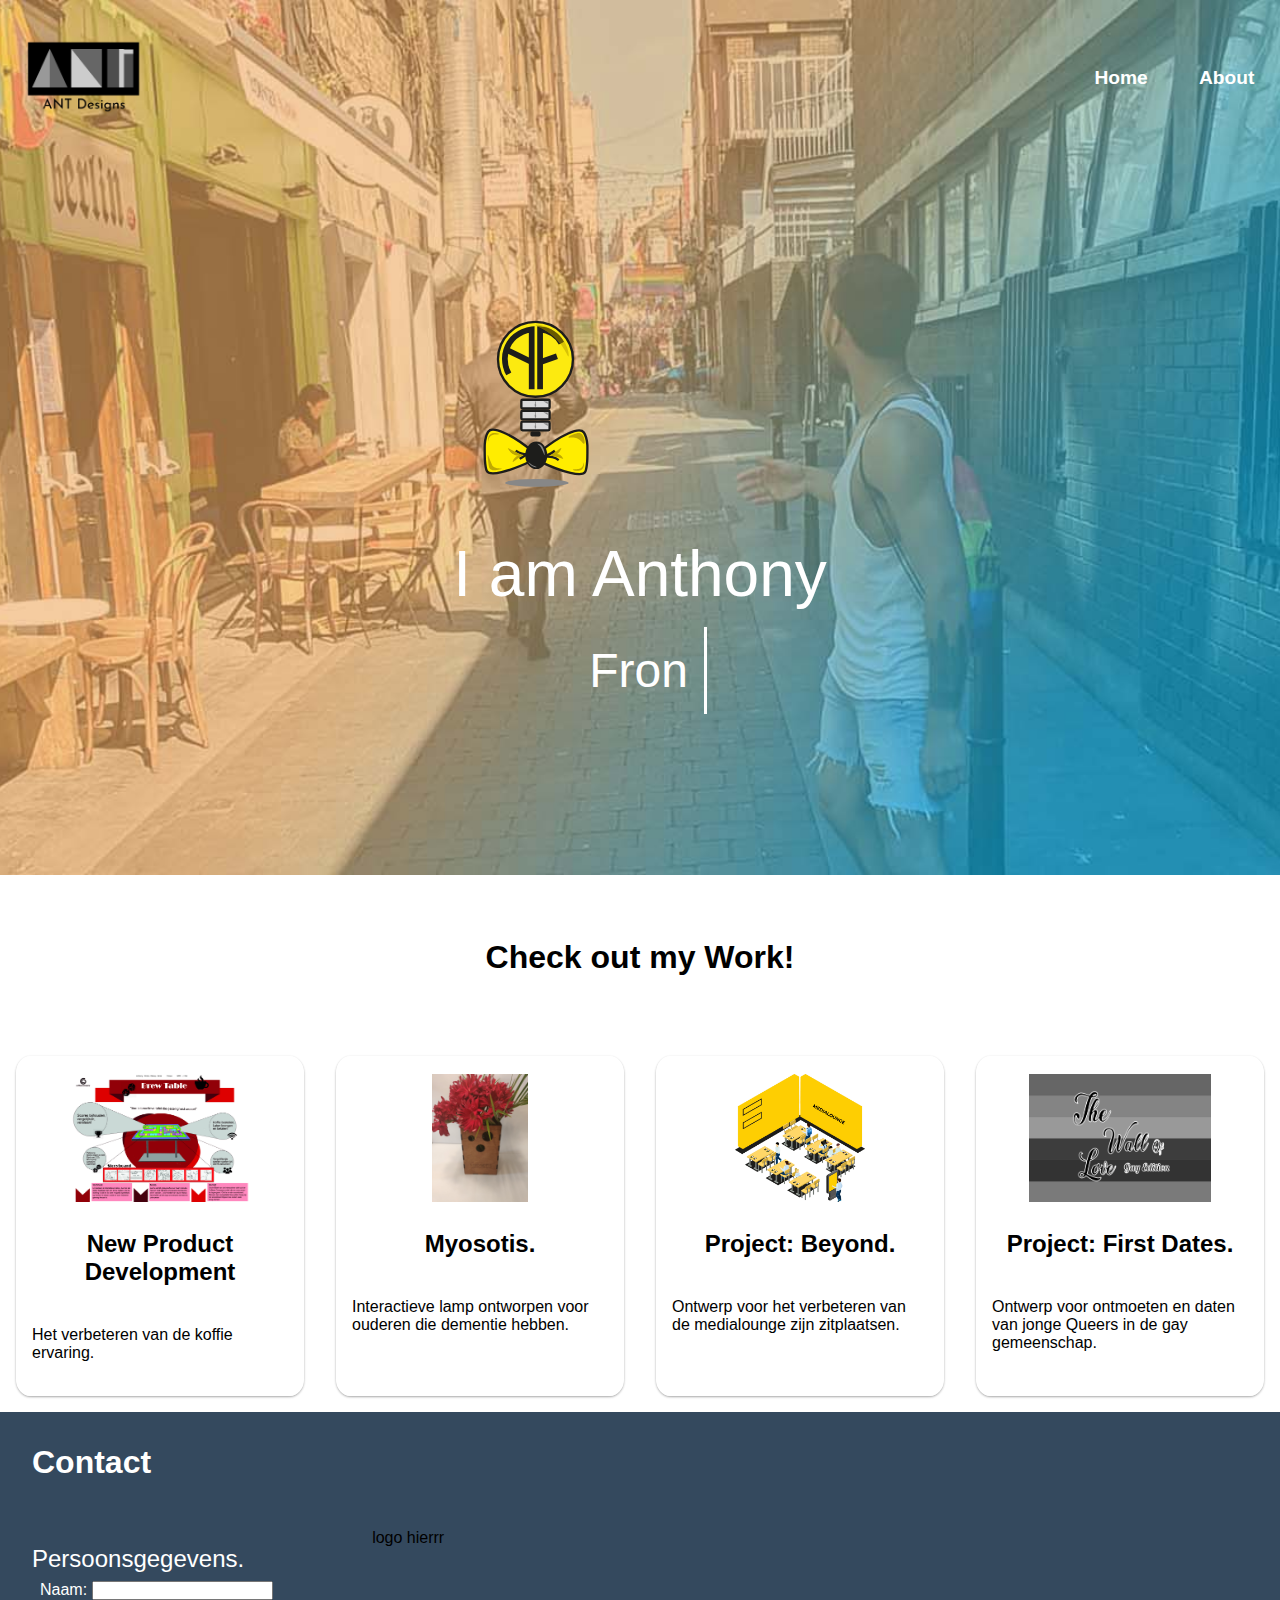
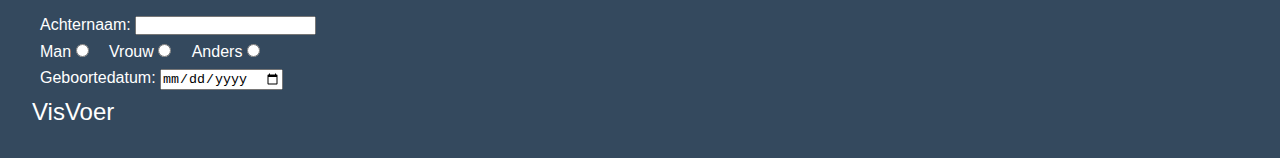
==== index.html @ 38aa854d "Initial commit" ====
<!DOCTYPE html>
<html lang="en">

<head>
    <meta charset="UTF-8">
    <meta name="viewport" content="width=device-width, initial-scale=1.0">
    <title>Portofolio</title>
    <link rel="stylesheet" href="CSS/huisstijl.css" />
</head>

<body id="main">
  <div class="bgimg">
    <header>
        <nav >
           <a href="index.html"><img src="images/logov2.png" alt=""></a>
            <ul >
                <li><a  href="index.html">Home</a></li>
                <li><a  href="#home">About</a></li>
            </ul>
        </nav>
    </header>
    <main>
        <article class="fotomeandtext">
          <div class="iam">

            <?xml version="1.0" encoding="utf-8"?>
<!-- Generator: Adobe Illustrator 24.0.1, SVG Export Plug-In . SVG Version: 6.00 Build 0)  -->
<svg version="1.1" id="Layer_1" xmlns="http://www.w3.org/2000/svg" xmlns:xlink="http://www.w3.org/1999/xlink" x="0px" y="0px"
	 viewBox="0 0 550.11 770.16" style="enable-background:new 0 0 550.11 770.16;" xml:space="preserve">
<path class="st0" d="M282.79,522.23c84.96-70.57,157.11-99.92,172.75-77.44c4.04,5.8,11.58,25.5,13.36,47.5
	c0.48,5.93,0.41,14.46,0.28,31.52c-0.12,15.67-0.19,23.51-0.88,31.95c-1.25,15.14-4.4,33.63-6.96,39.3
	c-10.15,22.45-83.85,4.77-176.22-39.3"/>
<path class="st0" d="M260.08,519.27c-84.96-70.57-157.11-99.92-172.75-77.44c-4.04,5.8-11.58,25.5-13.36,47.5
	c-0.48,5.93-0.41,14.46-0.28,31.52c0.12,15.67,0.19,23.51,0.88,31.95c1.25,15.14,4.4,33.63,6.96,39.3
	c10.15,22.45,83.85,4.77,176.22-39.3"/>
<circle class="st1" cx="269.17" cy="162.92" r="144.33"/>
<path class="st2" d="M318.57,352.2h-98.79c-2.77,0-5.02-2.25-5.02-5.02v-23.4c0-2.77,2.25-5.02,5.02-5.02h98.79
	c2.77,0,5.02,2.25,5.02,5.02v23.4C323.59,349.96,321.34,352.2,318.57,352.2z"/>
<path class="st2" d="M318.57,394.49h-98.79c-2.77,0-5.02-2.25-5.02-5.02v-23.4c0-2.77,2.25-5.02,5.02-5.02h98.79
	c2.77,0,5.02,2.25,5.02,5.02v23.4C323.59,392.25,321.34,394.49,318.57,394.49z"/>
<path class="st2" d="M318.57,436.31h-98.79c-2.77,0-5.02-2.25-5.02-5.02v-23.4c0-2.77,2.25-5.02,5.02-5.02h98.79
	c2.77,0,5.02,2.25,5.02,5.02v23.4C323.59,434.06,321.34,436.31,318.57,436.31z"/>
<path class="st3" d="M282.28,455.33h-26.22c-1.17,0-2.12-0.95-2.12-2.12v-6.42c0-1.17,0.95-2.12,2.12-2.12h26.22
	c1.17,0,2.12,0.95,2.12,2.12v6.42C284.4,454.38,283.45,455.33,282.28,455.33z"/>
<path class="st4" d="M312.7,532.52c4.76-1.63,10.41-3.97,16.44-7.38c5.9-3.33,10.73-6.87,14.54-10.04"/>
<path class="st4" d="M358.56,551.15c-4.72-3.51-12.71-8.54-23.72-11.44c-8.98-2.37-16.78-2.49-22.14-2.15"/>
<path class="st4" d="M239.2,528.7c-4.51,2.08-9.95,4.77-16,8.18c-5.91,3.33-10.93,6.51-14.99,9.24"/>
<path class="st4" d="M193.34,514.57c4.72,3.51,12.71,8.54,23.72,11.44c8.98,2.37,16.78,2.49,22.14,2.15"/>
<path class="st5" d="M286.97,277.96v-122.6V47.87c9.03,0.65,28.17,3.25,47.95,16.13c19.43,12.65,29.49,28.72,33.8,36.67"/>
<line class="st4" x1="152.99" y1="116.22" x2="152.99" y2="116.22"/>
<g>
	<path class="st5" d="M254.65,277.96V47.87c-6.59,0.71-57.1,7.05-85.92,52.58c-22.43,35.42-23.22,81.14-2.35,118.98"/>
	<line class="st5" x1="162.08" y1="128.75" x2="253.38" y2="172.9"/>
</g>
<path class="st5" d="M351.91,151.19c-3.63,1.28-7.29,2.57-10.97,3.87c-17.88,6.29-35.2,12.32-51.91,18.07"/>
<ellipse class="st3" cx="272.24" cy="532.59" rx="37.89" ry="48.54"/>
<path class="st6" d="M396.11,463.51c-0.86-3.43,15.54-9.91,19.71-11.56c11.02-4.35,18.7-7.26,26.33-3.96
	c4.74,2.05,7.52,5.65,9.26,7.91c4.96,6.43,5.87,13.14,6.47,17.98c0.75,6.06,1.61,13.05-1.08,14.38
	c-4.23,2.09-10.3-13.27-26.25-20.49C413.52,460.06,396.97,466.97,396.11,463.51z"/>
<path class="st7" d="M269.84,31.16c1.62-4.05,55.86,1.28,92.41,39.31c32.33,33.64,38.25,79.81,34.16,81.62
	c-3.87,1.71-14.88-36.98-53.96-73.82C304.98,42.96,268.47,34.56,269.84,31.16z"/>
<path class="st6" d="M85.75,531.06c-0.49,0.1-0.98,1.44,1.35,24c2.09,20.26,3.26,26.75,8.72,31.01c2.71,2.12,5.47,2.9,7.91,3.6
	c2.09,0.59,7.4,1.85,21.81-1.15c7.63-1.59,13.84-2.88,13.77-4.28c-0.12-2.61-21.78,2.52-33.79-9.31
	c-2.43-2.39-5.73-10.5-12.22-26.61C88.28,535.87,86.78,530.84,85.75,531.06z"/>
<polyline class="st8" points="299.33,408.73 316.55,409.04 316.67,419.37 "/>
<polyline class="st8" points="299.33,367.2 316.55,367.5 316.67,377.84 "/>
<polyline class="st8" points="299.33,324.77 316.55,325.08 316.67,335.41 "/>
<polyline class="st8" points="270.87,410.7 269.81,415.03 272.03,422.51 270.87,429.4 267.14,429.4 265.98,420.34 267.82,414.64
	266.53,409.58 270.87,408.73 "/>
<polyline class="st8" points="270.87,369.17 269.81,373.5 272.03,380.98 270.87,387.87 267.14,387.87 265.98,378.8 267.82,373.1
	266.53,368.05 270.87,367.2 "/>
<polyline class="st8" points="270.87,327.11 269.81,331.45 272.03,338.93 270.87,345.82 267.14,345.82 265.98,336.75 267.82,331.05
	266.53,325.99 270.87,325.14 "/>
<path class="st6" d="M327.85,530.86c5.52-3.04,13.95-8,23.67-15.11c9.81-7.17,15.34-12.44,16.78-11.24
	c1.5,1.25-2.28,8.77-6.47,14.02c-2.44,3.05-7.39,9.08-16.37,11.91C337.65,532.91,330.93,531.65,327.85,530.86z"/>
<path class="st6" d="M376.03,547.08c-6.04-2.36-15.56-5.72-27.89-8.57c-12.44-2.88-20.63-3.6-20.28-5.69
	c0.36-2.17,9.75-4.58,17.18-4.97c4.32-0.22,12.92-0.55,20.7,4.85C372.49,537.39,375.06,543.93,376.03,547.08z"/>
<path class="st6" d="M222.17,531.54c-5.52,3.04-13.95,8-23.67,15.11c-9.81,7.17-15.34,12.44-16.78,11.24
	c-1.5-1.25,2.28-8.77,6.47-14.02c2.44-3.05,7.39-9.08,16.37-11.91C212.37,529.49,219.09,530.75,222.17,531.54z"/>
<path class="st6" d="M165.98,508.25c6.26,3.54,16.08,8.76,28.58,14.04c12.61,5.32,20.75,7.66,20.71,9.67
	c-0.05,2.09-8.92,2.64-16.15,1.55c-4.2-0.63-12.6-2-21-8.91C170.82,518.6,167.38,511.58,165.98,508.25z"/>
<path class="st6" d="M162.79,504.55c6.4,3.73,16.43,9.26,29.19,14.9c12.87,5.69,21.17,8.23,21.15,10.28
	c-0.02,2.13-9.03,2.49-16.38,1.24c-4.28-0.73-12.82-2.3-21.43-9.52C167.83,515.18,164.25,507.97,162.79,504.55z"/>
<path class="st6" d="M679.55,144.81"/>
<path class="st9" d="M278.07,36.22c13.3,5.6,30.61,14.47,48.63,28.49c17.07,13.28,29.44,27.04,38,38.09
	c4.59-2.45,9.19-4.9,13.78-7.34c-3.09-5.64-7.44-12.42-13.48-19.42c-6.44-7.46-12.94-13.01-18.34-16.99
	c-8.16-6.07-15.83-10.11-21.84-12.81c-11.07-4.96-20.1-6.9-22.61-7.42c-4.89-1-9.11-1.49-12.31-1.75"/>
<ellipse class="st8" cx="274.65" cy="638.76" rx="122.43" ry="14.83"/>
<path class="st8" d="M276.4,488.54c2.48-0.21,6.76-0.13,11.32,2.55c7.09,4.15,10.31,11.87,12.24,16.51
	c4.8,11.53,5.27,24.05,4.21,24.45c-0.53,0.2-1.22-2.7-5.89-13.48c-3.48-8.01-5.01-10.83-6.03-12.58c-2.29-3.95-4.49-6.89-6.03-8.81"
	/>
<path class="st6" d="M413.01,588.13c-0.15,1.4,8.98,4.85,18.81,4.15c4.11-0.29,10.68-0.75,16.18-5.37
	c10.92-9.17,8.05-26.7,7.21-26.83c-0.73-0.12-0.26,13.12-9.37,20.36c-2.3,1.83-6.18,4.04-10.85,5.06c-2.93,0.64-3.82,0.29-9.84,0.74
	C417.89,586.79,413.12,587.15,413.01,588.13z"/>
<path class="st8" d="M242.29,558.07c-0.5,0.41,3.79,9.96,13.35,15.64c9.05,5.38,18.87,4.95,19.01,4.31
	c0.1-0.46-4.77-1.19-12.27-4.99c-2.21-1.12-6-3.19-10.25-6.34C245.43,561.72,242.64,557.78,242.29,558.07z"/>
<path class="st6" d="M129.72,450.82c0.15-1.4-8.98-4.85-18.81-4.15c-4.11,0.29-10.68,0.75-16.18,5.37
	c-10.92,9.17-8.05,26.7-7.21,26.83c0.73,0.12,0.26-13.12,9.37-20.36c2.3-1.83,6.18-4.04,10.85-5.06c2.93-0.64,3.82-0.29,9.84-0.74
	C124.84,452.16,129.61,451.81,129.72,450.82z"/>
</svg>



            <p>I am Anthony</p>
          </div>
            <div class="textme">
                <p id="word"><span></span></p>
            </div>
        </article>
      </div>




        <section>
            <h1>Check out my Work!</h1>
            <div class="container-items">
                <article class="content-items">
                    <a href="NPD.html">
                        <div class="imagecontainer"><img src="images/brewtable.jpg" alt=""></div>
                        <div class="text-box">
                            <h2>New Product Development</h2>
                            <p>Het verbeteren van de koffie ervaring.</p>
                        </div>
                    </a>
                </article>
                <article class="content-items">
                    <a href="myosotis.html">
                        <div class="imagecontainer"><img src="images/myosotis.jpg" alt=""></div>
                        <h2>Myosotis.</h2>
                        <p>Interactieve lamp ontworpen voor ouderen die dementie hebben.</p>
                    </a>
                </article>
                <article class="content-items">
                    <a href="beyond.html">
                        <div class="imagecontainer"><img src="images/medialounge.jpg" alt=""></div>
                        <h2>Project: Beyond.</h2>
                        <p>Ontwerp voor het verbeteren van de medialounge zijn zitplaatsen.</p>
                    </a>
                </article>
                <article class="content-items">
                    <a href="firstdates.html">
                        <div class="imagecontainer"> <img src="images/Love-wall.gif" alt=""></div>
                        <h2>Project: First Dates.</h2>
                        <p>Ontwerp voor ontmoeten en daten van jonge Queers in de gay gemeenschap.</p>
                    </a>
                </article>
            </div>
        </section>

        <footer>
          <h1>Contact</h1>
          <section>
            <div>
              <form action="index.html">
                <fieldset>
                  <legend>Persoonsgegevens.</legend>
                  <label id="textveld"> Naam:
                    <input required type="text">
                  </label>

                  <label id="textveld"> Achternaam:
                    <input required type="text">
                  </label>
                  <label>Man
                    <input type="radio" name="switch-one" value="no" >
		              </label>
                  <label>Vrouw
		                  <input type="radio" name="switch-one" value="no" >
		              </label>

                  <label>Anders
		                  <input type="radio" name="switch-one" value="no" >
		              </label>

                  <label id="textveld"> Geboortedatum:
                    <input type="date">
                  </label>
                </fieldset>
                <fieldset>
                  <legend>VisVoer</legend>
                </fieldset>

              </form>
            </div>


            <div>
<p>logo hierrr</p>
            </div>

  </section>
        </footer>
          <script src="JS/typewriter.js"></script>
        <!---
               <div class="textboxme">
            <h1 class="headtext">Born in 1994. Raised in Amsterdam. Working on my Bachelor Degree in Applied science.</h1>
            <p>I am <span class="boldme">Anthony de la Fuente</span>, Currently in my second year of Communication and Multimedia design. I am an "out of the box" designer, creating <span class="boldme">BOLD</span> designs with a refined edge. </p>
            <p>Proficient in <span class="boldme">Illustrator, Photoshop and HTML</span></p>
            <p>A gymrat, partygoer and gamer, enjoying life to the fullest by embracing my life motto <span class="italicme">"Progress, Not Perfection."</span> </p>

            <p>I am like an color pallete with ever changing colors. Enthusiasm like a cheerleader, and a ray of positive energy like the sun on your skin after good night sleep. </p>
            </div>


               <section>
                <h1>Projects.</h1>
                <div class="container-items">
                    <article class="content-items">
                        <a href="#">
                            <div class="imagecontainer"><img src="images/ninjawarrior.jpg" alt=""></div>
                            <div class="text-box">
                                <h2>Ninja Warrior.</h2>
                                <p>App ontwerp voor het bekende Tv-programma Ninja warrior.</p>
                            </div>
                        </a>
                    </article>
                    <article class="content-items">
                        <a href="#">
                            <div class="imagecontainer"><img src="images/myosotis.jpg" alt=""></div>
                            <h2>Myosotis.</h2>
                            <p>Interactieve lamp ontworpen voor ouderen die dementie hebben.</p>
                        </a>
                    </article>
                    <article class="content-items">
                        <a href="#">
                            <div class="imagecontainer"><img src="images/medialounge.jpg" alt=""></div>
                            <h2>Project: Beyond.</h2>
                            <p>Ontwerp voor het verbeteren van de medialounge zijn zitplaatsen.</p>
                        </a>
                    </article>
                    <article class="content-items">
                        <a href="#">
                            <div class="imagecontainer"> <img src="images/Love-wall.gif" alt=""></div>
                            <h2>Project: First Dates.</h2>
                            <p>Ontwerp voor ontmoeten en daten van jonge Queers in de gay gemeenschap.</p>
                        </a>
                    </article>
                </div>
            </section> -->

    </main>
</body>

</html>
---- CSS/huisstijl.css ----
* {
  margin: 0;
  padding: 0;
  box-sizing: border-box;
}

body {
  width: 100%;
  height: 100%;
}

/**************************************
***************************************
BEGIN NAVIGATOR
**************************************
**************************************/
header {
  top: 0;
  opacity: 100%;
}

header, main {
  animation: drop 1.5s ease;
}

@keyframes drop {
  0% {
    opacity: 0;
    transform: translateY(-80px);
  }

  100% {
    opacity: 1;
    transform: translateY(0px);
  }
}

li {
  list-style-type: none;
}

a {
  text-decoration: none;
  color: black;
  font-family: 'DM Sans', sans-serif;
  margin-right: auto;
  padding: 0.5em;
}

nav ul li a {
  color: white;
  font-family: 'Josefin Sans', sans-serif;
  font-weight: 700;
  transition: 0.2s;
  font-size: 1.2em;
}

nav ul li a:hover {
  color: black;
  border-bottom: solid 1px black;
  transition: 0.2s;
}

nav ul {
  display: flex;
}

nav {
  display: flex;
}

li {
  padding: 1em;
  align-self: center;
}

@media (max-width: 90em) {
  header nav a img {
    width: 15vh;
    height: 15vh;
    object-fit: contain;
    padding-left: 1em;
  }
}

@media (max-width: 48em) {
  header nav a img {
    width: 15vh;
    height: 15vh;
    object-fit: contain;
  }
}

@media (max-width: 27em) {
  nav ul {
    display: flex;
    flex-direction: row;
  }

  li {
    padding: 0.5em;
  }
}

/************************
*************************
CONTENT items Mainpage
**************************
*************************/
main article a img {
  width: 100%;
  height: 100%;
  object-fit: contain;
}

article a {
  width: 50%;
  height 50%;
  padding: 1rem;
}

article h1 {
  padding: 1rem;
  font-family: 'Josefin Sans', sans-serif;
}

article a h2 {
  font-family: 'Josefin Sans', sans-serif;
}

p {
  font-family: 'DM Sans', sans-serif;
  padding: 1rem;
}

article div {
  align-self: center;
}

.fotomeandtext {
  display: flex;
  flex-wrap: wrap;
  justify-content: center;
  height: 80vh;
}

.bgimg {
  background-image: url(/images/bg.jpg);
  background-repeat: no-repeat;
  background-size: cover;
  background-position: center;
}

/* BRON https://codepen.io/haaswill/pen/VKzXvZ*/
#word {
  border-right: solid;
  animation: caret 1s steps(1) infinite;
}

@keyframes caret {
  50% {
    border-color: transparent;
  }
}

.textme>p {
  font-size: 3rem;
  font-family: 'Josefin Sans', sans-serif;
  font-weight: 200;
  color: white;
}

.iam p {
  font-size: 4rem;
  font-family: 'Josefin Sans', sans-serif;
  font-weight: 400;
  color: white;
}

section h1 {
  text-align: center;
  padding: 1em;
  margin-top: 1em;
  margin-bottom: 1em;
  background-color: white;
  font-family: 'Josefin Sans', sans-serif;
}

section h2 {
  text-align: center;
  padding: 1em;
}

.content-items {
  box-shadow: 0 1px 3px rgba(0, 0, 0, 0.12), 0 1px 2px rgba(0, 0, 0, 0.24);
  transition: all 0.3s cubic-bezier(.25, .8, .25, 1);
  padding: 1.5em;
  margin: 1em;
  background-color: rgba(255, 255, 255, .8);
  border-radius: 5%;
}

.content-items:hover {
  box-shadow: 0 14px 28px rgba(0, 0, 0, 0.25), 0 10px 10px rgba(0, 0, 0, 0.22);
}

section article:nth-last-of-type(4):hover {
  background: rgb(238, 172, 101);
  background: radial-gradient(circle, rgba(238, 172, 101, 0.7) 2%, rgba(133, 178, 165, 0.7) 42%, rgba(22, 184, 234, 0.7) 81%);
}

section article:nth-last-of-type(3):hover {
  background: rgb(34, 193, 195);
  background: radial-gradient(circle, rgba(34, 193, 195, 0.7) 11%, rgba(253, 187, 45, 0.7) 92%);
}

section article:nth-last-of-type(2):hover {
  background: rgb(63, 94, 251);
  background: radial-gradient(circle, rgba(63, 94, 251, 0.7) 0%, rgba(252, 70, 107, 0.7) 100%);
}

section article:nth-last-of-type(1):hover {
  background: rgb(238, 174, 202);
  background: radial-gradient(circle, rgba(238, 174, 202, 0.7) 0%, rgba(148, 187, 233, 0.7) 100%);
}

@media(max-width: 90em) {
  .content-items {
    width: 100vh;
    height: auto;
    padding: 0;
  }

  article a div img {
    width: 100%;
    height: 10vw;
    object-fit: contain;
  }

  .container-items {
    display: flex;
  }

  .fotomeandtext {
    display: flex;
    flex-direction: column;
}
}

@media (max-width: 52em) {
  .fotomeandtext {
    margin: 1em;
  }

  .content-items {
    width: 40vh;
    height: auto;
  }

  .container-items {
    display: flex;
    flex-wrap: wrap;
    justify-content: center;
  }

  article a div img {
    width: 100%;
    height: 20vw;
    object-fit: contain;
  }
}

@media (max-width: 30em) {
  .fotomeandtext {
    display: flex;
    flex-wrap: wrap;
  }

  .content-items {
    width: 100%;
    height: auto;
    padding: 1em;
  }

  article a div img {
    width: 100%;
    height: 50vw;
    object-fit: contain;
  }

  .textme>p {
    font-size: 2rem;
  }
}

/**********************
***********************
CONTENT PAGEs
***********************
***********************/
.firstdates {
  display: flex;
}

#firstdates h1 {
  align-self: center;
  order: 2;
  border-bottom: solid;
}

#firstdates h2 {
  font-family: 'Josefin Sans', sans-serif;
}

.fotoitemcontainer {
  width: 50vw;
  height: auto;
}

.fotoitemcontainer img {
  display: block;
  margin: 0 auto;
}

.fotoitemcontainer figcaption {
  text-align: center;
}

/*******************************
*******************************
BEGIN FOTO vergroten voor detailpagina
********************************
********************************/
.fotoitems {
  width: 40%;
  height: auto;
  object-fit: contain;
  border-radius: 0.5em;
  cursor: pointer;
  transition: 0.3s;
}

.fotoitems:hover {
  opacity: 0.3;
}

.modal {
  display: none;
  position: fixed;
  z-index: 3;
  padding-top: 7em;
  left: 0;
  top: 0;
  width: 100%;
  height: 100%;
  overflow: auto;
  background-color: rgb(0, 0, 0);
  background-color: rgba(0, 0, 0, 0.9);
}

.modal-content {
  margin: auto;
  display: block;
  width: 80%;
  max-width: 42em;
}

#caption {
  margin: auto;
  display: block;
  width: 80%;
  max-width: 43em;
  text-align: center;
  color: #ccc;
  padding: 2em 0;
  height: 9em;
}

.modal-content, #caption {
  animation-name: zoom;
  animation-duration: 0.6s;
}

@keyframes zoom {
  from {
    transform: scale(0)
  }

  to {
    transform: scale(1)
  }
}

.close {
  position: absolute;
  top: 1em;
  right: 2.5em;
  color: #f1f1f1;
  font-size: 2.5em;
  font-weight: bold;
  transition: 0.3s;
}

.close:hover,
.close:focus {
  color: #bbb;
  text-decoration: none;
  cursor: pointer;
}

@media only screen and (max-width: 700px) {
  .modal-content {
    width: 100%;
  }
}

/**********************
***********************
EINDE FOTO VERGROTER
***********************
***********************/
.firstdatespiccontainer {
  width: 40vw;
  height: auto;
}

.firstdatepic {
  width: 100%;
  height: 50vw;
  object-fit: contain;
}

.firstdatestext {
  position: relative;
  max-height: 50vh;
  width: 50vh;
  overflow: auto;
}

@media(max-width: 90em) {
  .firstdates {
    display: grid;
    grid-template-columns: 1fr 1fr 1fr;
    grid-template-rows: 1fr 1fr;
  }

  #firstdates h1 {
    grid-column-start: 1;
    grid-column-end: span 3;
    grid-row-start: 1;
    grid-row-end: span 3;
    justify-self: center;
    font-weight: 900;
  }

  .firstdatepic {
    width: 100%;
    height: auto;
    object-fit: contain;
    padding: 2em;
    justify-self: start;
  }

  .firstdatestext {
    position: relative;
    max-height: 50vw;
    width: 60vw;
    overflow: auto;
    padding: 2em;
  }
}

@media (max-width: 48em) {
  .firstdates {
    display: flex;
    flex-direction: column;
  }

  #firstdates h1 {
    align-self: flex-start;
    order: 2;
  }

  .firstdatestext {
    position: relative;
    max-height: 60vh;
    width: 90vw;
    overflow: auto;
    order: 3;
    padding: 1em;
  }

  .firstdatepic {
    width: 100%;
    height: 40vw;
    object-fit: contain;
  }

  .fotoitemcontainer {
    width: 80vw;
    height: auto;
  }

  .fotoitems {
    width: 90%;
    height: auto;
    object-fit: contain;
  }
}

@media (max-width: 27em) {
  .firstdatestext {
    position: relative;
    max-height: 60vh;
    width: 100vw;
    overflow: auto;
  }

  .firstdatestext {
    padding: 0em;
  }

  .fotoitemcontainer {
    width: 100vw;
    height: auto;
  }

  .fotoitems {
    width: 90%;
    height: auto;
    object-fit: contain;
  }
}



/**********************
***********************
SVG
***********************
***********************/

#Layer_1 {
  width: 200px;
height: 200px;
marging-bottom: 0px;

}
.st0{fill:#FFED00;stroke:#1D1D1B;stroke-width:9;stroke-miterlimit:10;}
.st1{fill:#FCEA10;stroke:#1D1D1B;stroke-width:9;stroke-miterlimit:10;}
.st2{fill:#DADADA;stroke:#1D1D1B;stroke-width:9;stroke-miterlimit:10;}
.st3{fill:#1D1D1B;stroke:#1D1D1B;stroke-width:9;stroke-miterlimit:10;}
.st4{fill:none;stroke:#1D1D1B;stroke-width:9;stroke-miterlimit:10;}
.st5{fill:none;stroke:#1D1D1B;stroke-width:22;stroke-miterlimit:10;}

.st6{fill:#BFA802;}
.st7{opacity:0.59;fill:#BFA802;}
.st8{fill:#878787;}
.st9{fill:#685900;}

/**********************
***********************
footer
***********************
***********************/
footer {
  background-color: #34495E;
}

form {
  padding: 2em;
}

footer h1 {
  border-bottom: none;
  background-color: #34495E;
  color: white;
  text-align: left;
  padding-bottom: 0;
  font-family: 'Josefin Sans', sans-serif;
  padding: 1em;
}

#textveld {
  display: block;
}

label {
  padding: 0.5em;
  color: white;
  font-family: 'DM sans', sans-serif;
}

legend {
  font-size: 1.5rem;
  color: white;
  font-family: 'Josefin Sans', sans-serif;
}

fieldset {
  border: none;
}

@media(max-width: 90em) {
  footer section {
    display: flex;
    flex-direction: row;
  }
}

@media (max-width: 48em) {
  .firstdates {
    display: flex;
    flex-direction: column;
  }

  #firstdates h1 {
    align-self: flex-start;
    order: 2;
  }

  .firstdatestext {
    position: relative;
    max-height: 60vh;
    width: 90vw;
    overflow: auto;
    order: 3;
    padding: 1em;
  }

  .firstdatepic {
    width: 100%;
    height: 40vw;
    object-fit: contain;
  }

  .fotoitemcontainer {
    width: 80vw;
    height: auto;
  }

  .fotoitems {
    width: 90%;
    height: auto;
    object-fit: contain;
  }
}

@media (max-width: 27em) {
  .firstdatestext {
    position: relative;
    max-height: 60vh;
    width: 100vw;
    overflow: auto;
  }

  .firstdatestext {
    padding: 0em;
  }

  .fotoitemcontainer {
    width: 100vw;
    height: auto;
  }

  .fotoitems {
    width: 90%;
    height: auto;
    object-fit: contain;
  }
}

/**********************
BRONNEN :
https://www.w3schools.com/howto/howto_css_modal_images.asp (fotovergroter)
https://stackoverflow.com/questions/1225130/how-can-i-align-text-directly-beneath-an-image (figcaption en figure)
https://codepen.io/sdthornton/pen/wBZdXq
https://css-tricks.com/snippets/css/complete-guide-grid/
https://cssgradient.io/blog/css-gradient-examples/
https://stackoverflow.com/questions/5135019/css-opacity-only-to-background-color-not-the-text-on-it
**********************/
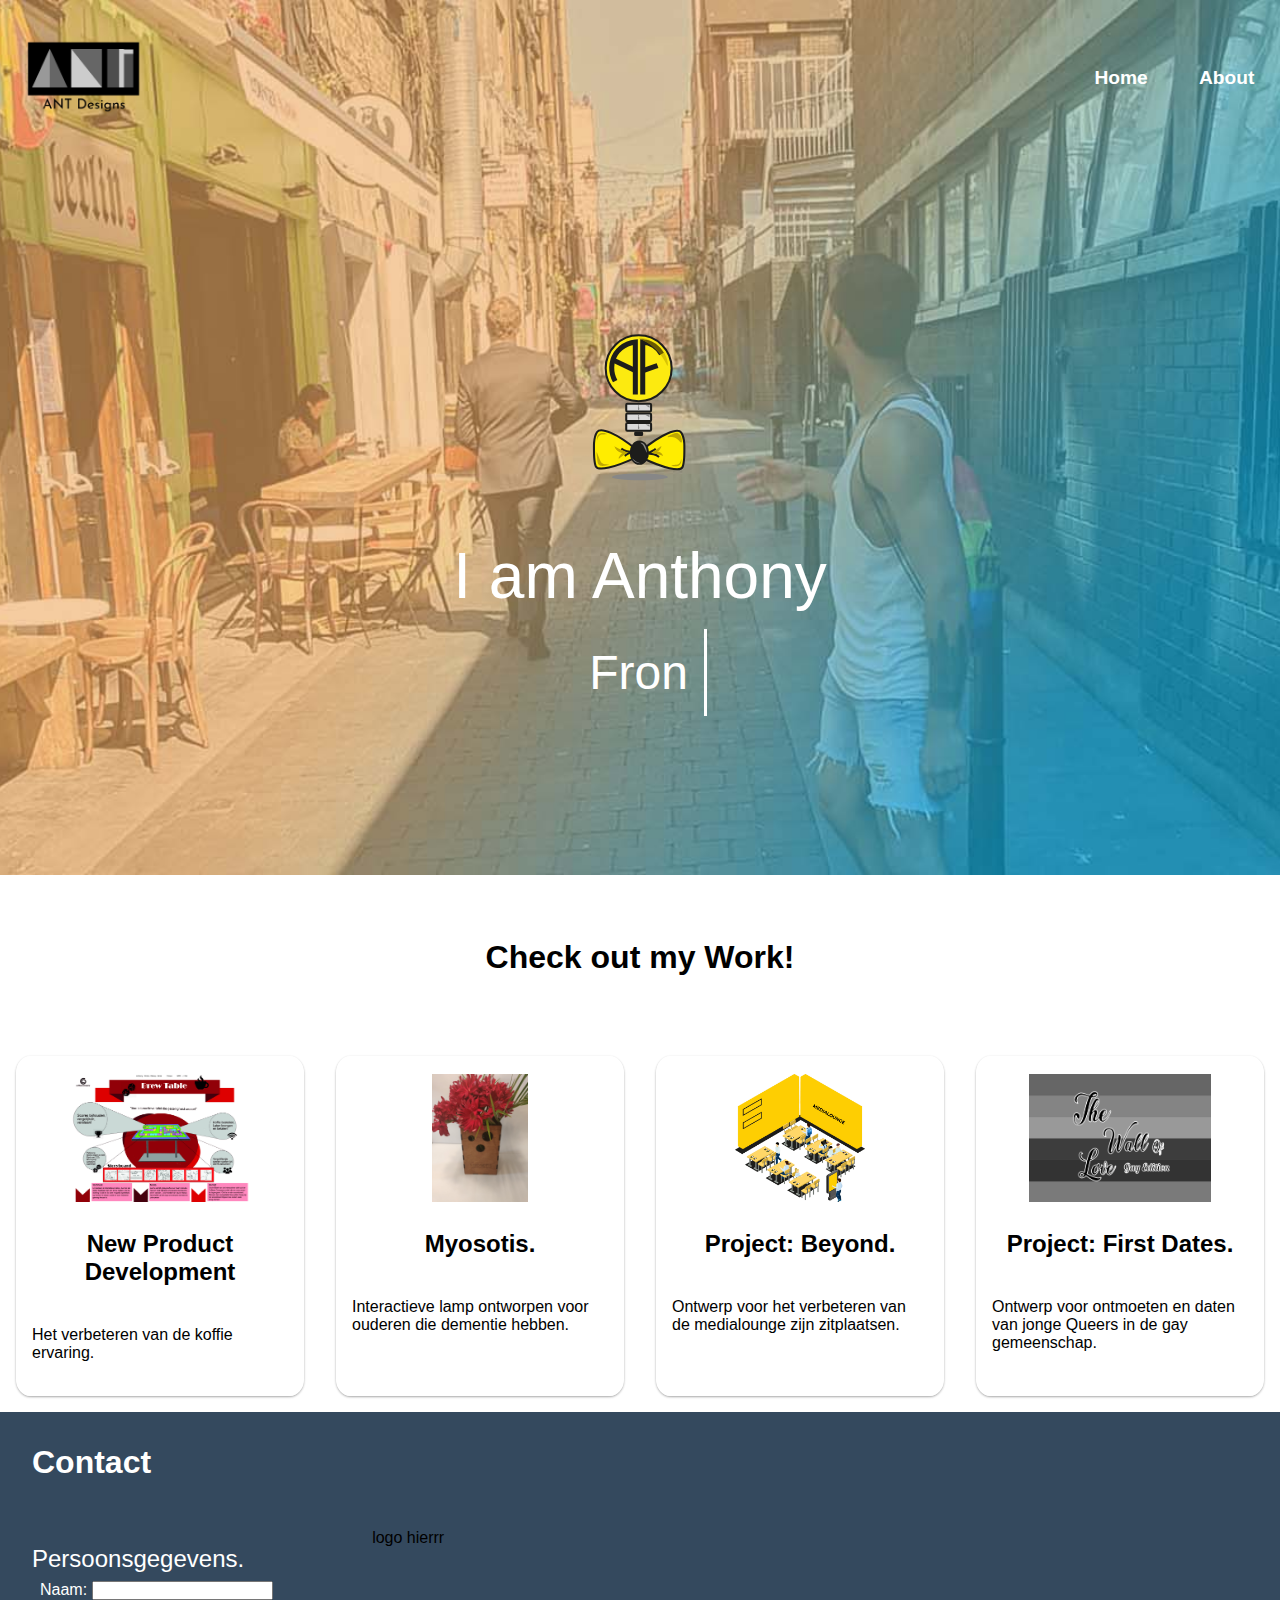
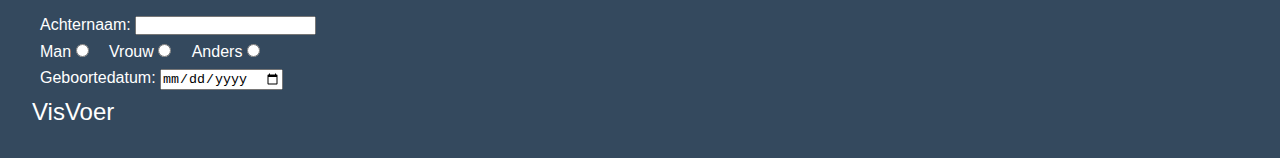
==== commit 47c749f3: "edit 1" ====
--- a/index.html
+++ b/index.html
@@ -2,197 +2,192 @@
 <html lang="en">
 
 <head>
-    <meta charset="UTF-8">
-    <meta name="viewport" content="width=device-width, initial-scale=1.0">
-    <title>Portofolio</title>
-    <link rel="stylesheet" href="CSS/huisstijl.css" />
+  <meta charset="UTF-8">
+  <meta name="viewport" content="width=device-width, initial-scale=1.0">
+  <title>Portofolio</title>
+  <link rel="stylesheet" href="CSS/huisstijl.css" />
 </head>
 
 <body id="main">
   <div class="bgimg">
     <header>
-        <nav >
-           <a href="index.html"><img src="images/logov2.png" alt=""></a>
-            <ul >
-                <li><a  href="index.html">Home</a></li>
-                <li><a  href="#home">About</a></li>
-            </ul>
-        </nav>
+      <nav>
+        <a href="index.html"><img src="images/logov2.png" alt=""></a>
+        <ul>
+          <li><a href="index.html">Home</a></li>
+          <li><a href="#home">About</a></li>
+        </ul>
+      </nav>
     </header>
     <main>
-        <article class="fotomeandtext">
-          <div class="iam">
-
-            <?xml version="1.0" encoding="utf-8"?>
-<!-- Generator: Adobe Illustrator 24.0.1, SVG Export Plug-In . SVG Version: 6.00 Build 0)  -->
-<svg version="1.1" id="Layer_1" xmlns="http://www.w3.org/2000/svg" xmlns:xlink="http://www.w3.org/1999/xlink" x="0px" y="0px"
-	 viewBox="0 0 550.11 770.16" style="enable-background:new 0 0 550.11 770.16;" xml:space="preserve">
-<path class="st0" d="M282.79,522.23c84.96-70.57,157.11-99.92,172.75-77.44c4.04,5.8,11.58,25.5,13.36,47.5
+      <article class="fotomeandtext">
+        <div class="iam">
+
+          <?xml version="1.0" encoding="utf-8"?>
+          <!-- SVG CODE   -->
+          <svg version="1.1" id="Layer_1" xmlns="http://www.w3.org/2000/svg" xmlns:xlink="http://www.w3.org/1999/xlink" x="0px" y="0px" viewBox="0 0 550.11 770.16" style="enable-background:new 0 0 550.11 770.16;" xml:space="preserve">
+            <path class="st0" d="M282.79,522.23c84.96-70.57,157.11-99.92,172.75-77.44c4.04,5.8,11.58,25.5,13.36,47.5
 	c0.48,5.93,0.41,14.46,0.28,31.52c-0.12,15.67-0.19,23.51-0.88,31.95c-1.25,15.14-4.4,33.63-6.96,39.3
-	c-10.15,22.45-83.85,4.77-176.22-39.3"/>
-<path class="st0" d="M260.08,519.27c-84.96-70.57-157.11-99.92-172.75-77.44c-4.04,5.8-11.58,25.5-13.36,47.5
+	c-10.15,22.45-83.85,4.77-176.22-39.3" />
+            <path class="st0" d="M260.08,519.27c-84.96-70.57-157.11-99.92-172.75-77.44c-4.04,5.8-11.58,25.5-13.36,47.5
 	c-0.48,5.93-0.41,14.46-0.28,31.52c0.12,15.67,0.19,23.51,0.88,31.95c1.25,15.14,4.4,33.63,6.96,39.3
-	c10.15,22.45,83.85,4.77,176.22-39.3"/>
-<circle class="st1" cx="269.17" cy="162.92" r="144.33"/>
-<path class="st2" d="M318.57,352.2h-98.79c-2.77,0-5.02-2.25-5.02-5.02v-23.4c0-2.77,2.25-5.02,5.02-5.02h98.79
-	c2.77,0,5.02,2.25,5.02,5.02v23.4C323.59,349.96,321.34,352.2,318.57,352.2z"/>
-<path class="st2" d="M318.57,394.49h-98.79c-2.77,0-5.02-2.25-5.02-5.02v-23.4c0-2.77,2.25-5.02,5.02-5.02h98.79
-	c2.77,0,5.02,2.25,5.02,5.02v23.4C323.59,392.25,321.34,394.49,318.57,394.49z"/>
-<path class="st2" d="M318.57,436.31h-98.79c-2.77,0-5.02-2.25-5.02-5.02v-23.4c0-2.77,2.25-5.02,5.02-5.02h98.79
-	c2.77,0,5.02,2.25,5.02,5.02v23.4C323.59,434.06,321.34,436.31,318.57,436.31z"/>
-<path class="st3" d="M282.28,455.33h-26.22c-1.17,0-2.12-0.95-2.12-2.12v-6.42c0-1.17,0.95-2.12,2.12-2.12h26.22
-	c1.17,0,2.12,0.95,2.12,2.12v6.42C284.4,454.38,283.45,455.33,282.28,455.33z"/>
-<path class="st4" d="M312.7,532.52c4.76-1.63,10.41-3.97,16.44-7.38c5.9-3.33,10.73-6.87,14.54-10.04"/>
-<path class="st4" d="M358.56,551.15c-4.72-3.51-12.71-8.54-23.72-11.44c-8.98-2.37-16.78-2.49-22.14-2.15"/>
-<path class="st4" d="M239.2,528.7c-4.51,2.08-9.95,4.77-16,8.18c-5.91,3.33-10.93,6.51-14.99,9.24"/>
-<path class="st4" d="M193.34,514.57c4.72,3.51,12.71,8.54,23.72,11.44c8.98,2.37,16.78,2.49,22.14,2.15"/>
-<path class="st5" d="M286.97,277.96v-122.6V47.87c9.03,0.65,28.17,3.25,47.95,16.13c19.43,12.65,29.49,28.72,33.8,36.67"/>
-<line class="st4" x1="152.99" y1="116.22" x2="152.99" y2="116.22"/>
-<g>
-	<path class="st5" d="M254.65,277.96V47.87c-6.59,0.71-57.1,7.05-85.92,52.58c-22.43,35.42-23.22,81.14-2.35,118.98"/>
-	<line class="st5" x1="162.08" y1="128.75" x2="253.38" y2="172.9"/>
-</g>
-<path class="st5" d="M351.91,151.19c-3.63,1.28-7.29,2.57-10.97,3.87c-17.88,6.29-35.2,12.32-51.91,18.07"/>
-<ellipse class="st3" cx="272.24" cy="532.59" rx="37.89" ry="48.54"/>
-<path class="st6" d="M396.11,463.51c-0.86-3.43,15.54-9.91,19.71-11.56c11.02-4.35,18.7-7.26,26.33-3.96
+	c10.15,22.45,83.85,4.77,176.22-39.3" />
+            <circle class="st1" cx="269.17" cy="162.92" r="144.33" />
+            <path class="st2" d="M318.57,352.2h-98.79c-2.77,0-5.02-2.25-5.02-5.02v-23.4c0-2.77,2.25-5.02,5.02-5.02h98.79
+	c2.77,0,5.02,2.25,5.02,5.02v23.4C323.59,349.96,321.34,352.2,318.57,352.2z" />
+            <path class="st2" d="M318.57,394.49h-98.79c-2.77,0-5.02-2.25-5.02-5.02v-23.4c0-2.77,2.25-5.02,5.02-5.02h98.79
+	c2.77,0,5.02,2.25,5.02,5.02v23.4C323.59,392.25,321.34,394.49,318.57,394.49z" />
+            <path class="st2" d="M318.57,436.31h-98.79c-2.77,0-5.02-2.25-5.02-5.02v-23.4c0-2.77,2.25-5.02,5.02-5.02h98.79
+	c2.77,0,5.02,2.25,5.02,5.02v23.4C323.59,434.06,321.34,436.31,318.57,436.31z" />
+            <path class="st3" d="M282.28,455.33h-26.22c-1.17,0-2.12-0.95-2.12-2.12v-6.42c0-1.17,0.95-2.12,2.12-2.12h26.22
+	c1.17,0,2.12,0.95,2.12,2.12v6.42C284.4,454.38,283.45,455.33,282.28,455.33z" />
+            <path class="st4" d="M312.7,532.52c4.76-1.63,10.41-3.97,16.44-7.38c5.9-3.33,10.73-6.87,14.54-10.04" />
+            <path class="st4" d="M358.56,551.15c-4.72-3.51-12.71-8.54-23.72-11.44c-8.98-2.37-16.78-2.49-22.14-2.15" />
+            <path class="st4" d="M239.2,528.7c-4.51,2.08-9.95,4.77-16,8.18c-5.91,3.33-10.93,6.51-14.99,9.24" />
+            <path class="st4" d="M193.34,514.57c4.72,3.51,12.71,8.54,23.72,11.44c8.98,2.37,16.78,2.49,22.14,2.15" />
+            <path class="st5" d="M286.97,277.96v-122.6V47.87c9.03,0.65,28.17,3.25,47.95,16.13c19.43,12.65,29.49,28.72,33.8,36.67" />
+            <line class="st4" x1="152.99" y1="116.22" x2="152.99" y2="116.22" />
+            <g>
+              <path class="st5" d="M254.65,277.96V47.87c-6.59,0.71-57.1,7.05-85.92,52.58c-22.43,35.42-23.22,81.14-2.35,118.98" />
+              <line class="st5" x1="162.08" y1="128.75" x2="253.38" y2="172.9" />
+            </g>
+            <path class="st5" d="M351.91,151.19c-3.63,1.28-7.29,2.57-10.97,3.87c-17.88,6.29-35.2,12.32-51.91,18.07" />
+            <ellipse class="st3" cx="272.24" cy="532.59" rx="37.89" ry="48.54" />
+            <path class="st6" d="M396.11,463.51c-0.86-3.43,15.54-9.91,19.71-11.56c11.02-4.35,18.7-7.26,26.33-3.96
 	c4.74,2.05,7.52,5.65,9.26,7.91c4.96,6.43,5.87,13.14,6.47,17.98c0.75,6.06,1.61,13.05-1.08,14.38
-	c-4.23,2.09-10.3-13.27-26.25-20.49C413.52,460.06,396.97,466.97,396.11,463.51z"/>
-<path class="st7" d="M269.84,31.16c1.62-4.05,55.86,1.28,92.41,39.31c32.33,33.64,38.25,79.81,34.16,81.62
-	c-3.87,1.71-14.88-36.98-53.96-73.82C304.98,42.96,268.47,34.56,269.84,31.16z"/>
-<path class="st6" d="M85.75,531.06c-0.49,0.1-0.98,1.44,1.35,24c2.09,20.26,3.26,26.75,8.72,31.01c2.71,2.12,5.47,2.9,7.91,3.6
+	c-4.23,2.09-10.3-13.27-26.25-20.49C413.52,460.06,396.97,466.97,396.11,463.51z" />
+            <path class="st7" d="M269.84,31.16c1.62-4.05,55.86,1.28,92.41,39.31c32.33,33.64,38.25,79.81,34.16,81.62
+	c-3.87,1.71-14.88-36.98-53.96-73.82C304.98,42.96,268.47,34.56,269.84,31.16z" />
+            <path class="st6" d="M85.75,531.06c-0.49,0.1-0.98,1.44,1.35,24c2.09,20.26,3.26,26.75,8.72,31.01c2.71,2.12,5.47,2.9,7.91,3.6
 	c2.09,0.59,7.4,1.85,21.81-1.15c7.63-1.59,13.84-2.88,13.77-4.28c-0.12-2.61-21.78,2.52-33.79-9.31
-	c-2.43-2.39-5.73-10.5-12.22-26.61C88.28,535.87,86.78,530.84,85.75,531.06z"/>
-<polyline class="st8" points="299.33,408.73 316.55,409.04 316.67,419.37 "/>
-<polyline class="st8" points="299.33,367.2 316.55,367.5 316.67,377.84 "/>
-<polyline class="st8" points="299.33,324.77 316.55,325.08 316.67,335.41 "/>
-<polyline class="st8" points="270.87,410.7 269.81,415.03 272.03,422.51 270.87,429.4 267.14,429.4 265.98,420.34 267.82,414.64
-	266.53,409.58 270.87,408.73 "/>
-<polyline class="st8" points="270.87,369.17 269.81,373.5 272.03,380.98 270.87,387.87 267.14,387.87 265.98,378.8 267.82,373.1
-	266.53,368.05 270.87,367.2 "/>
-<polyline class="st8" points="270.87,327.11 269.81,331.45 272.03,338.93 270.87,345.82 267.14,345.82 265.98,336.75 267.82,331.05
-	266.53,325.99 270.87,325.14 "/>
-<path class="st6" d="M327.85,530.86c5.52-3.04,13.95-8,23.67-15.11c9.81-7.17,15.34-12.44,16.78-11.24
-	c1.5,1.25-2.28,8.77-6.47,14.02c-2.44,3.05-7.39,9.08-16.37,11.91C337.65,532.91,330.93,531.65,327.85,530.86z"/>
-<path class="st6" d="M376.03,547.08c-6.04-2.36-15.56-5.72-27.89-8.57c-12.44-2.88-20.63-3.6-20.28-5.69
-	c0.36-2.17,9.75-4.58,17.18-4.97c4.32-0.22,12.92-0.55,20.7,4.85C372.49,537.39,375.06,543.93,376.03,547.08z"/>
-<path class="st6" d="M222.17,531.54c-5.52,3.04-13.95,8-23.67,15.11c-9.81,7.17-15.34,12.44-16.78,11.24
-	c-1.5-1.25,2.28-8.77,6.47-14.02c2.44-3.05,7.39-9.08,16.37-11.91C212.37,529.49,219.09,530.75,222.17,531.54z"/>
-<path class="st6" d="M165.98,508.25c6.26,3.54,16.08,8.76,28.58,14.04c12.61,5.32,20.75,7.66,20.71,9.67
-	c-0.05,2.09-8.92,2.64-16.15,1.55c-4.2-0.63-12.6-2-21-8.91C170.82,518.6,167.38,511.58,165.98,508.25z"/>
-<path class="st6" d="M162.79,504.55c6.4,3.73,16.43,9.26,29.19,14.9c12.87,5.69,21.17,8.23,21.15,10.28
-	c-0.02,2.13-9.03,2.49-16.38,1.24c-4.28-0.73-12.82-2.3-21.43-9.52C167.83,515.18,164.25,507.97,162.79,504.55z"/>
-<path class="st6" d="M679.55,144.81"/>
-<path class="st9" d="M278.07,36.22c13.3,5.6,30.61,14.47,48.63,28.49c17.07,13.28,29.44,27.04,38,38.09
+	c-2.43-2.39-5.73-10.5-12.22-26.61C88.28,535.87,86.78,530.84,85.75,531.06z" />
+            <polyline class="st8" points="299.33,408.73 316.55,409.04 316.67,419.37 " />
+            <polyline class="st8" points="299.33,367.2 316.55,367.5 316.67,377.84 " />
+            <polyline class="st8" points="299.33,324.77 316.55,325.08 316.67,335.41 " />
+            <polyline class="st8" points="270.87,410.7 269.81,415.03 272.03,422.51 270.87,429.4 267.14,429.4 265.98,420.34 267.82,414.64
+	266.53,409.58 270.87,408.73 " />
+            <polyline class="st8" points="270.87,369.17 269.81,373.5 272.03,380.98 270.87,387.87 267.14,387.87 265.98,378.8 267.82,373.1
+	266.53,368.05 270.87,367.2 " />
+            <polyline class="st8" points="270.87,327.11 269.81,331.45 272.03,338.93 270.87,345.82 267.14,345.82 265.98,336.75 267.82,331.05
+	266.53,325.99 270.87,325.14 " />
+            <path class="st6" d="M327.85,530.86c5.52-3.04,13.95-8,23.67-15.11c9.81-7.17,15.34-12.44,16.78-11.24
+	c1.5,1.25-2.28,8.77-6.47,14.02c-2.44,3.05-7.39,9.08-16.37,11.91C337.65,532.91,330.93,531.65,327.85,530.86z" />
+            <path class="st6" d="M376.03,547.08c-6.04-2.36-15.56-5.72-27.89-8.57c-12.44-2.88-20.63-3.6-20.28-5.69
+	c0.36-2.17,9.75-4.58,17.18-4.97c4.32-0.22,12.92-0.55,20.7,4.85C372.49,537.39,375.06,543.93,376.03,547.08z" />
+            <path class="st6" d="M222.17,531.54c-5.52,3.04-13.95,8-23.67,15.11c-9.81,7.17-15.34,12.44-16.78,11.24
+	c-1.5-1.25,2.28-8.77,6.47-14.02c2.44-3.05,7.39-9.08,16.37-11.91C212.37,529.49,219.09,530.75,222.17,531.54z" />
+            <path class="st6" d="M165.98,508.25c6.26,3.54,16.08,8.76,28.58,14.04c12.61,5.32,20.75,7.66,20.71,9.67
+	c-0.05,2.09-8.92,2.64-16.15,1.55c-4.2-0.63-12.6-2-21-8.91C170.82,518.6,167.38,511.58,165.98,508.25z" />
+            <path class="st6" d="M162.79,504.55c6.4,3.73,16.43,9.26,29.19,14.9c12.87,5.69,21.17,8.23,21.15,10.28
+	c-0.02,2.13-9.03,2.49-16.38,1.24c-4.28-0.73-12.82-2.3-21.43-9.52C167.83,515.18,164.25,507.97,162.79,504.55z" />
+            <path class="st6" d="M679.55,144.81" />
+            <path class="st9" d="M278.07,36.22c13.3,5.6,30.61,14.47,48.63,28.49c17.07,13.28,29.44,27.04,38,38.09
 	c4.59-2.45,9.19-4.9,13.78-7.34c-3.09-5.64-7.44-12.42-13.48-19.42c-6.44-7.46-12.94-13.01-18.34-16.99
-	c-8.16-6.07-15.83-10.11-21.84-12.81c-11.07-4.96-20.1-6.9-22.61-7.42c-4.89-1-9.11-1.49-12.31-1.75"/>
-<ellipse class="st8" cx="274.65" cy="638.76" rx="122.43" ry="14.83"/>
-<path class="st8" d="M276.4,488.54c2.48-0.21,6.76-0.13,11.32,2.55c7.09,4.15,10.31,11.87,12.24,16.51
-	c4.8,11.53,5.27,24.05,4.21,24.45c-0.53,0.2-1.22-2.7-5.89-13.48c-3.48-8.01-5.01-10.83-6.03-12.58c-2.29-3.95-4.49-6.89-6.03-8.81"
-	/>
-<path class="st6" d="M413.01,588.13c-0.15,1.4,8.98,4.85,18.81,4.15c4.11-0.29,10.68-0.75,16.18-5.37
+	c-8.16-6.07-15.83-10.11-21.84-12.81c-11.07-4.96-20.1-6.9-22.61-7.42c-4.89-1-9.11-1.49-12.31-1.75" />
+            <ellipse class="st8" cx="274.65" cy="638.76" rx="122.43" ry="14.83" />
+            <path class="st8" d="M276.4,488.54c2.48-0.21,6.76-0.13,11.32,2.55c7.09,4.15,10.31,11.87,12.24,16.51
+	c4.8,11.53,5.27,24.05,4.21,24.45c-0.53,0.2-1.22-2.7-5.89-13.48c-3.48-8.01-5.01-10.83-6.03-12.58c-2.29-3.95-4.49-6.89-6.03-8.81" />
+            <path class="st6" d="M413.01,588.13c-0.15,1.4,8.98,4.85,18.81,4.15c4.11-0.29,10.68-0.75,16.18-5.37
 	c10.92-9.17,8.05-26.7,7.21-26.83c-0.73-0.12-0.26,13.12-9.37,20.36c-2.3,1.83-6.18,4.04-10.85,5.06c-2.93,0.64-3.82,0.29-9.84,0.74
-	C417.89,586.79,413.12,587.15,413.01,588.13z"/>
-<path class="st8" d="M242.29,558.07c-0.5,0.41,3.79,9.96,13.35,15.64c9.05,5.38,18.87,4.95,19.01,4.31
-	c0.1-0.46-4.77-1.19-12.27-4.99c-2.21-1.12-6-3.19-10.25-6.34C245.43,561.72,242.64,557.78,242.29,558.07z"/>
-<path class="st6" d="M129.72,450.82c0.15-1.4-8.98-4.85-18.81-4.15c-4.11,0.29-10.68,0.75-16.18,5.37
+	C417.89,586.79,413.12,587.15,413.01,588.13z" />
+            <path class="st8" d="M242.29,558.07c-0.5,0.41,3.79,9.96,13.35,15.64c9.05,5.38,18.87,4.95,19.01,4.31
+	c0.1-0.46-4.77-1.19-12.27-4.99c-2.21-1.12-6-3.19-10.25-6.34C245.43,561.72,242.64,557.78,242.29,558.07z" />
+            <path class="st6" d="M129.72,450.82c0.15-1.4-8.98-4.85-18.81-4.15c-4.11,0.29-10.68,0.75-16.18,5.37
 	c-10.92,9.17-8.05,26.7-7.21,26.83c0.73,0.12,0.26-13.12,9.37-20.36c2.3-1.83,6.18-4.04,10.85-5.06c2.93-0.64,3.82-0.29,9.84-0.74
-	C124.84,452.16,129.61,451.81,129.72,450.82z"/>
-</svg>
-
-
-
-            <p>I am Anthony</p>
+	C124.84,452.16,129.61,451.81,129.72,450.82z" />
+          </svg>
+          <p>I am Anthony</p>
+        </div>
+        <div class="textme">
+          <p id="word"><span></span></p>
+        </div>
+      </article>
+  </div>
+
+
+
+
+  <section>
+    <h1>Check out my Work!</h1>
+    <div class="container-items">
+      <article class="content-items">
+        <a href="NPD.html">
+          <div class="imagecontainer"><img src="images/brewtable.jpg" alt=""></div>
+          <div class="text-box">
+            <h2>New Product Development</h2>
+            <p>Het verbeteren van de koffie ervaring.</p>
           </div>
-            <div class="textme">
-                <p id="word"><span></span></p>
-            </div>
-        </article>
+        </a>
+      </article>
+      <article class="content-items">
+        <a href="myosotis.html">
+          <div class="imagecontainer"><img src="images/myosotis.jpg" alt=""></div>
+          <h2>Myosotis.</h2>
+          <p>Interactieve lamp ontworpen voor ouderen die dementie hebben.</p>
+        </a>
+      </article>
+      <article class="content-items">
+        <a href="beyond.html">
+          <div class="imagecontainer"><img src="images/medialounge.jpg" alt=""></div>
+          <h2>Project: Beyond.</h2>
+          <p>Ontwerp voor het verbeteren van de medialounge zijn zitplaatsen.</p>
+        </a>
+      </article>
+      <article class="content-items">
+        <a href="firstdates.html">
+          <div class="imagecontainer"> <img src="images/Love-wall.gif" alt=""></div>
+          <h2>Project: First Dates.</h2>
+          <p>Ontwerp voor ontmoeten en daten van jonge Queers in de gay gemeenschap.</p>
+        </a>
+      </article>
+    </div>
+  </section>
+
+  <footer>
+    <h1>Contact</h1>
+    <section>
+      <div>
+        <form action="index.html">
+          <fieldset>
+            <legend>Persoonsgegevens.</legend>
+            <label id="textveld"> Naam:
+              <input required type="text">
+            </label>
+
+            <label id="textveld"> Achternaam:
+              <input required type="text">
+            </label>
+            <label>Man
+              <input type="radio" name="switch-one" value="no">
+            </label>
+            <label>Vrouw
+              <input type="radio" name="switch-one" value="no">
+            </label>
+
+            <label>Anders
+              <input type="radio" name="switch-one" value="no">
+            </label>
+
+            <label id="textveld"> Geboortedatum:
+              <input type="date">
+            </label>
+          </fieldset>
+          <fieldset>
+            <legend>VisVoer</legend>
+          </fieldset>
+
+        </form>
       </div>
 
 
-
-
-        <section>
-            <h1>Check out my Work!</h1>
-            <div class="container-items">
-                <article class="content-items">
-                    <a href="NPD.html">
-                        <div class="imagecontainer"><img src="images/brewtable.jpg" alt=""></div>
-                        <div class="text-box">
-                            <h2>New Product Development</h2>
-                            <p>Het verbeteren van de koffie ervaring.</p>
-                        </div>
-                    </a>
-                </article>
-                <article class="content-items">
-                    <a href="myosotis.html">
-                        <div class="imagecontainer"><img src="images/myosotis.jpg" alt=""></div>
-                        <h2>Myosotis.</h2>
-                        <p>Interactieve lamp ontworpen voor ouderen die dementie hebben.</p>
-                    </a>
-                </article>
-                <article class="content-items">
-                    <a href="beyond.html">
-                        <div class="imagecontainer"><img src="images/medialounge.jpg" alt=""></div>
-                        <h2>Project: Beyond.</h2>
-                        <p>Ontwerp voor het verbeteren van de medialounge zijn zitplaatsen.</p>
-                    </a>
-                </article>
-                <article class="content-items">
-                    <a href="firstdates.html">
-                        <div class="imagecontainer"> <img src="images/Love-wall.gif" alt=""></div>
-                        <h2>Project: First Dates.</h2>
-                        <p>Ontwerp voor ontmoeten en daten van jonge Queers in de gay gemeenschap.</p>
-                    </a>
-                </article>
-            </div>
-        </section>
-
-        <footer>
-          <h1>Contact</h1>
-          <section>
-            <div>
-              <form action="index.html">
-                <fieldset>
-                  <legend>Persoonsgegevens.</legend>
-                  <label id="textveld"> Naam:
-                    <input required type="text">
-                  </label>
-
-                  <label id="textveld"> Achternaam:
-                    <input required type="text">
-                  </label>
-                  <label>Man
-                    <input type="radio" name="switch-one" value="no" >
-		              </label>
-                  <label>Vrouw
-		                  <input type="radio" name="switch-one" value="no" >
-		              </label>
-
-                  <label>Anders
-		                  <input type="radio" name="switch-one" value="no" >
-		              </label>
-
-                  <label id="textveld"> Geboortedatum:
-                    <input type="date">
-                  </label>
-                </fieldset>
-                <fieldset>
-                  <legend>VisVoer</legend>
-                </fieldset>
-
-              </form>
-            </div>
-
-
-            <div>
-<p>logo hierrr</p>
-            </div>
-
-  </section>
-        </footer>
-          <script src="JS/typewriter.js"></script>
-        <!---
+      <div>
+        <p>logo hierrr</p>
+      </div>
+
+    </section>
+  </footer>
+  <script src="JS/typewriter.js"></script>
+  <!---
                <div class="textboxme">
             <h1 class="headtext">Born in 1994. Raised in Amsterdam. Working on my Bachelor Degree in Applied science.</h1>
             <p>I am <span class="boldme">Anthony de la Fuente</span>, Currently in my second year of Communication and Multimedia design. I am an "out of the box" designer, creating <span class="boldme">BOLD</span> designs with a refined edge. </p>
@@ -239,7 +234,7 @@
                 </div>
             </section> -->
 
-    </main>
+  </main>
 </body>
 
 </html>
--- a/CSS/huisstijl.css
+++ b/CSS/huisstijl.css
@@ -72,6 +72,15 @@
 li {
   padding: 1em;
   align-self: center;
+}
+
+#firstdates nav ul li a {
+  color: black;
+}
+
+#firstdates nav ul li a:hover {
+  color: grey;
+  border-bottom: 1px grey solid;
 }
 
 @media (max-width: 90em) {
@@ -139,7 +148,6 @@
 
 .fotomeandtext {
   display: flex;
-  flex-wrap: wrap;
   justify-content: center;
   height: 80vh;
 }
@@ -168,6 +176,11 @@
   font-family: 'Josefin Sans', sans-serif;
   font-weight: 200;
   color: white;
+}
+
+.iam {
+  display: flex;
+  flex-direction: column;
 }
 
 .iam p {
@@ -242,9 +255,8 @@
   }
 
   .fotomeandtext {
-    display: flex;
     flex-direction: column;
-}
+  }
 }
 
 @media (max-width: 52em) {
@@ -273,7 +285,6 @@
 @media (max-width: 30em) {
   .fotomeandtext {
     display: flex;
-    flex-wrap: wrap;
   }
 
   .content-items {
@@ -298,7 +309,7 @@
 CONTENT PAGEs
 ***********************
 ***********************/
-.firstdates {
+main article {
   display: flex;
 }
 
@@ -424,7 +435,7 @@
   height: auto;
 }
 
-.firstdatepic {
+ .firstdatespiccontainer img{
   width: 100%;
   height: 50vw;
   object-fit: contain;
@@ -532,31 +543,77 @@
   }
 }
 
-
-
 /**********************
 ***********************
 SVG
 ***********************
 ***********************/
-
 #Layer_1 {
-  width: 200px;
-height: 200px;
-marging-bottom: 0px;
-
-}
-.st0{fill:#FFED00;stroke:#1D1D1B;stroke-width:9;stroke-miterlimit:10;}
-.st1{fill:#FCEA10;stroke:#1D1D1B;stroke-width:9;stroke-miterlimit:10;}
-.st2{fill:#DADADA;stroke:#1D1D1B;stroke-width:9;stroke-miterlimit:10;}
-.st3{fill:#1D1D1B;stroke:#1D1D1B;stroke-width:9;stroke-miterlimit:10;}
-.st4{fill:none;stroke:#1D1D1B;stroke-width:9;stroke-miterlimit:10;}
-.st5{fill:none;stroke:#1D1D1B;stroke-width:22;stroke-miterlimit:10;}
-
-.st6{fill:#BFA802;}
-.st7{opacity:0.59;fill:#BFA802;}
-.st8{fill:#878787;}
-.st9{fill:#685900;}
+  width: 13em;
+  height: 13em;
+  marging-bottom: 0px;
+  padding: 1em;
+  align-self: center;
+}
+
+.st0 {
+  fill: #FFED00;
+  stroke: #1D1D1B;
+  stroke-width: 9;
+  stroke-miterlimit: 10;
+}
+
+.st1 {
+  fill: #FCEA10;
+  stroke: #1D1D1B;
+  stroke-width: 9;
+  stroke-miterlimit: 10;
+}
+
+.st2 {
+  fill: #DADADA;
+  stroke: #1D1D1B;
+  stroke-width: 9;
+  stroke-miterlimit: 10;
+}
+
+.st3 {
+  fill: #1D1D1B;
+  stroke: #1D1D1B;
+  stroke-width: 9;
+  stroke-miterlimit: 10;
+}
+
+.st4 {
+  fill: none;
+  stroke: #1D1D1B;
+  stroke-width: 9;
+  stroke-miterlimit: 10;
+}
+
+.st5 {
+  fill: none;
+  stroke: #1D1D1B;
+  stroke-width: 22;
+  stroke-miterlimit: 10;
+}
+
+.st6 {
+  fill: #BFA802;
+}
+
+.st7 {
+  opacity: 0.59;
+  fill: #BFA802;
+}
+
+.st8 {
+  fill: #878787;
+}
+
+.st9 {
+  fill: #685900;
+}
 
 /**********************
 ***********************
@@ -604,7 +661,8 @@
 @media(max-width: 90em) {
   footer section {
     display: flex;
-    flex-direction: row;
+    flex-flow: wrap;
+    row;
   }
 }
 
@@ -646,29 +704,7 @@
   }
 }
 
-@media (max-width: 27em) {
-  .firstdatestext {
-    position: relative;
-    max-height: 60vh;
-    width: 100vw;
-    overflow: auto;
-  }
-
-  .firstdatestext {
-    padding: 0em;
-  }
-
-  .fotoitemcontainer {
-    width: 100vw;
-    height: auto;
-  }
-
-  .fotoitems {
-    width: 90%;
-    height: auto;
-    object-fit: contain;
-  }
-}
+@media (max-width: 27em) {}
 
 /**********************
 BRONNEN :
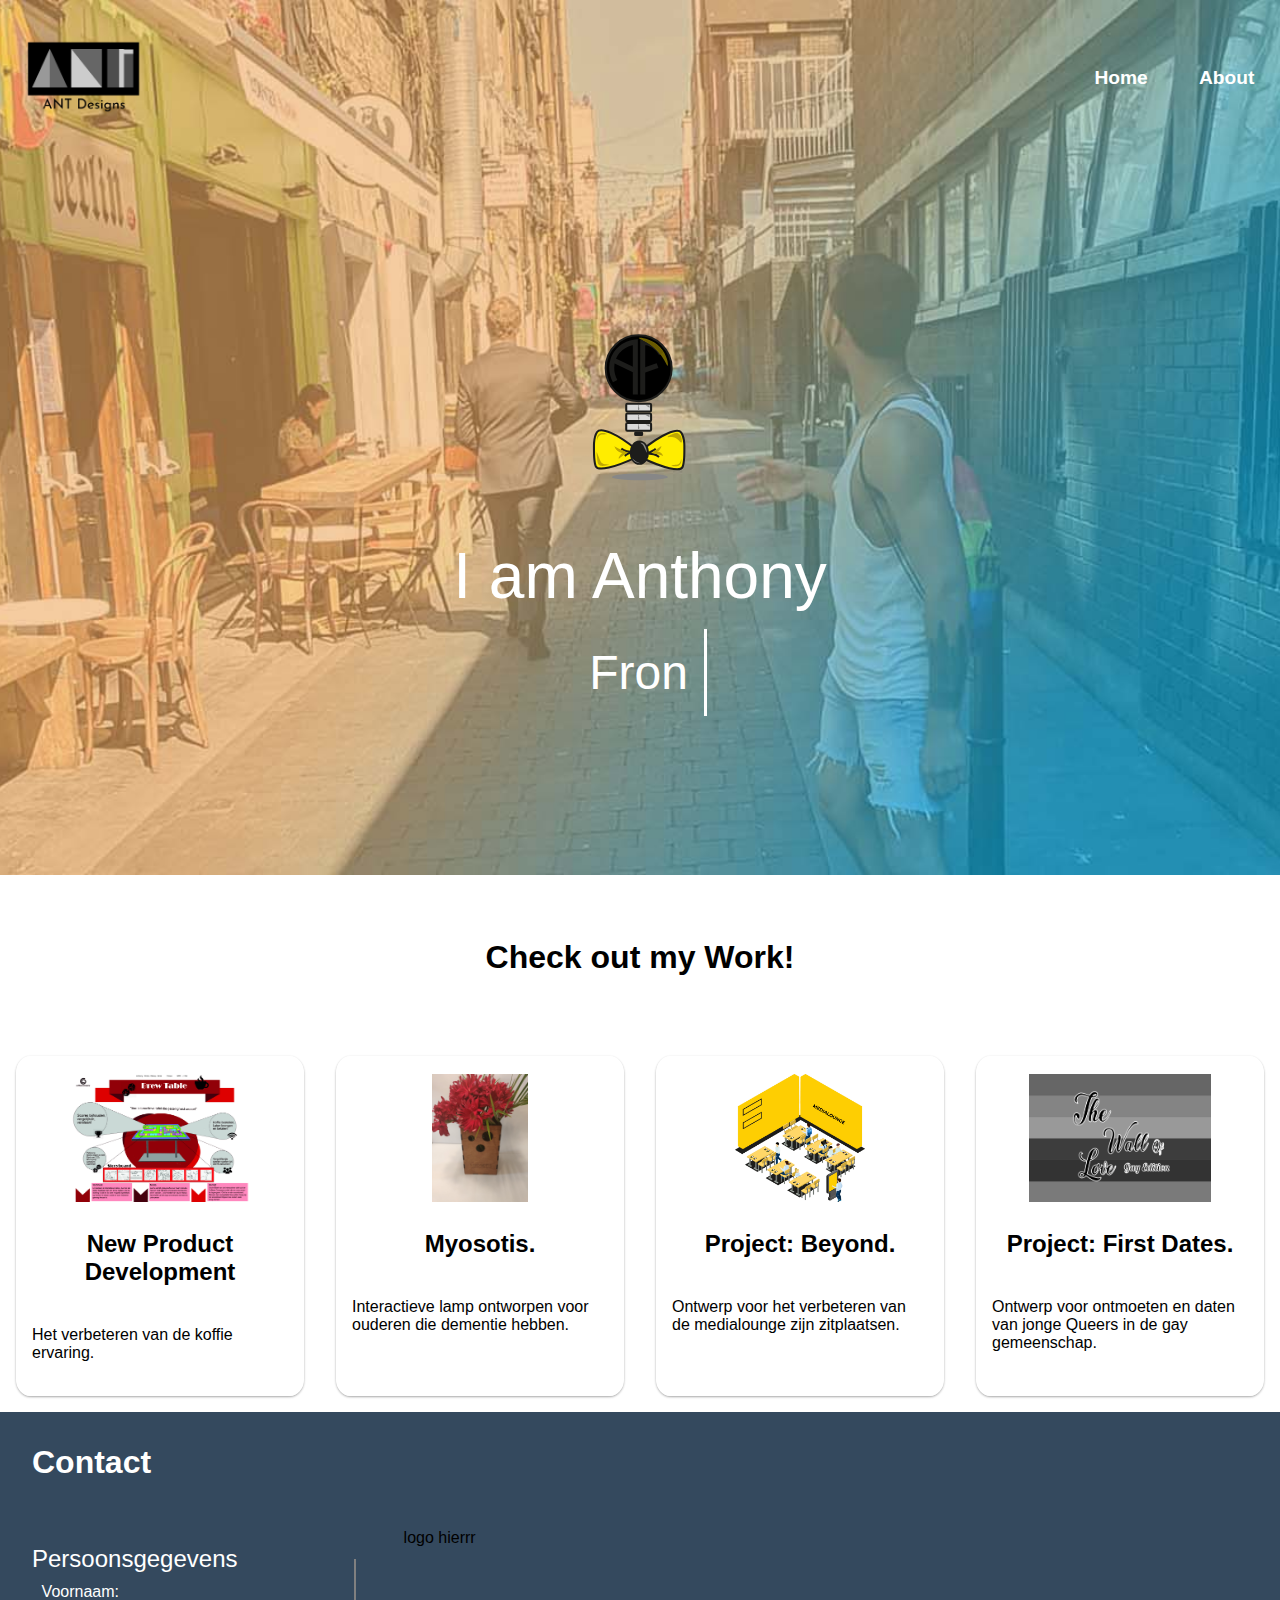
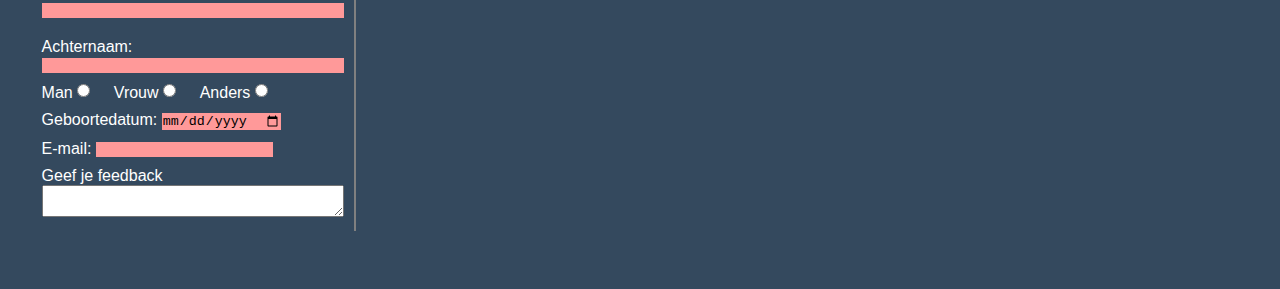
==== commit a5792285: "ad" ====
--- a/index.html
+++ b/index.html
@@ -25,7 +25,7 @@
 
           <?xml version="1.0" encoding="utf-8"?>
           <!-- SVG CODE   -->
-          <svg version="1.1" id="Layer_1" xmlns="http://www.w3.org/2000/svg" xmlns:xlink="http://www.w3.org/1999/xlink" x="0px" y="0px" viewBox="0 0 550.11 770.16" style="enable-background:new 0 0 550.11 770.16;" xml:space="preserve">
+          <svg version="1.1" id="Layer_1" class="yes" xmlns="http://www.w3.org/2000/svg" xmlns:xlink="http://www.w3.org/1999/xlink" x="0px" y="0px" viewBox="0 0 550.11 770.16" style="enable-background:new 0 0 550.11 770.16;" xml:space="preserve">
             <path class="st0" d="M282.79,522.23c84.96-70.57,157.11-99.92,172.75-77.44c4.04,5.8,11.58,25.5,13.36,47.5
 	c0.48,5.93,0.41,14.46,0.28,31.52c-0.12,15.67-0.19,23.51-0.88,31.95c-1.25,15.14-4.4,33.63-6.96,39.3
 	c-10.15,22.45-83.85,4.77-176.22-39.3" />
@@ -96,7 +96,7 @@
 	c-10.92,9.17-8.05,26.7-7.21,26.83c0.73,0.12,0.26-13.12,9.37-20.36c2.3-1.83,6.18-4.04,10.85-5.06c2.93-0.64,3.82-0.29,9.84-0.74
 	C124.84,452.16,129.61,451.81,129.72,450.82z" />
           </svg>
-          <p>I am Anthony</p>
+          <p class="p">I am Anthony</p>
         </div>
         <div class="textme">
           <p id="word"><span></span></p>
@@ -147,35 +147,45 @@
     <h1>Contact</h1>
     <section>
       <div>
+
+
+
         <form action="index.html">
           <fieldset>
-            <legend>Persoonsgegevens.</legend>
-            <label id="textveld"> Naam:
-              <input required type="text">
+            <legend>Persoonsgegevens</legend>
+            <label id="textveld"> Voornaam:
+              <input required type="text" tabindex="1">
             </label>
 
             <label id="textveld"> Achternaam:
-              <input required type="text">
+              <input required type="text" tabindex="2">
             </label>
             <label>Man
-              <input type="radio" name="switch-one" value="no">
+              <input type="radio" name="geslacht" value="man" tabindex="3">
             </label>
             <label>Vrouw
-              <input type="radio" name="switch-one" value="no">
+              <input type="radio" name="geslacht" value="vrouw" tabindex="4">
             </label>
 
             <label>Anders
-              <input type="radio" name="switch-one" value="no">
+              <input type="radio" name="geslacht" value="anders" tabindex="5">
             </label>
 
             <label id="textveld"> Geboortedatum:
-              <input type="date">
-            </label>
+              <input type="date" min="1990-04-01" required tabindex="6">
+            </label>
+
+            <label>E-mail:
+              <input type="email" "@" required tabindex="7">
+            </label>
+
+            <label id="textveld" class="feedback"> Geef je feedback
+              <textarea id="groter" spellcheck="true" tabindex="8" class="feedback" tabindex="5"></textarea>
+            </label>
+
+
           </fieldset>
-          <fieldset>
-            <legend>VisVoer</legend>
-          </fieldset>
-
+          <button class="invul">Verstuur</button>
         </form>
       </div>
 
@@ -187,6 +197,7 @@
     </section>
   </footer>
   <script src="JS/typewriter.js"></script>
+  <script src="JS/magic.js"></script>
   <!---
                <div class="textboxme">
             <h1 class="headtext">Born in 1994. Raised in Amsterdam. Working on my Bachelor Degree in Applied science.</h1>
@@ -196,42 +207,6 @@
 
             <p>I am like an color pallete with ever changing colors. Enthusiasm like a cheerleader, and a ray of positive energy like the sun on your skin after good night sleep. </p>
             </div>
-
-
-               <section>
-                <h1>Projects.</h1>
-                <div class="container-items">
-                    <article class="content-items">
-                        <a href="#">
-                            <div class="imagecontainer"><img src="images/ninjawarrior.jpg" alt=""></div>
-                            <div class="text-box">
-                                <h2>Ninja Warrior.</h2>
-                                <p>App ontwerp voor het bekende Tv-programma Ninja warrior.</p>
-                            </div>
-                        </a>
-                    </article>
-                    <article class="content-items">
-                        <a href="#">
-                            <div class="imagecontainer"><img src="images/myosotis.jpg" alt=""></div>
-                            <h2>Myosotis.</h2>
-                            <p>Interactieve lamp ontworpen voor ouderen die dementie hebben.</p>
-                        </a>
-                    </article>
-                    <article class="content-items">
-                        <a href="#">
-                            <div class="imagecontainer"><img src="images/medialounge.jpg" alt=""></div>
-                            <h2>Project: Beyond.</h2>
-                            <p>Ontwerp voor het verbeteren van de medialounge zijn zitplaatsen.</p>
-                        </a>
-                    </article>
-                    <article class="content-items">
-                        <a href="#">
-                            <div class="imagecontainer"> <img src="images/Love-wall.gif" alt=""></div>
-                            <h2>Project: First Dates.</h2>
-                            <p>Ontwerp voor ontmoeten en daten van jonge Queers in de gay gemeenschap.</p>
-                        </a>
-                    </article>
-                </div>
             </section> -->
 
   </main>
--- a/CSS/huisstijl.css
+++ b/CSS/huisstijl.css
@@ -153,7 +153,7 @@
 }
 
 .bgimg {
-  background-image: url(/images/bg.jpg);
+  background-image: url(../images/bg.jpg);
   background-repeat: no-repeat;
   background-size: cover;
   background-position: center;
@@ -435,7 +435,7 @@
   height: auto;
 }
 
- .firstdatespiccontainer img{
+.firstdatespiccontainer img {
   width: 100%;
   height: 50vw;
   object-fit: contain;
@@ -563,11 +563,63 @@
   stroke-miterlimit: 10;
 }
 
+.st0:hover {
+  fill: black;
+  stroke: #FFED00;
+}
+
 .st1 {
-  fill: #FCEA10;
+  fill: black;
   stroke: #1D1D1B;
   stroke-width: 9;
   stroke-miterlimit: 10;
+  animation: lichtbulb 5s infinite;
+}
+
+.st1:hover {
+  fill: yellow;
+}
+/**********************
+https://9elements.com/blog/creating-an-animated-svg-neon-light-effect/
+***********************/
+@keyframes lichtbulb {
+  50% {
+    fill: #FCEA10
+  }
+
+  /* Turn off */
+  50.001% {
+    fill: black;
+  }
+
+  /* Keep off state for a short period */
+  51.999% {
+    fill: black;
+  }
+
+  /* Turn back on */
+  53% {
+    fill: #FCEA10
+  }
+
+  54% {
+    fill: #FCEA10
+  }
+
+  /* Turn off */
+  54.001% {
+    fill: black;
+  }
+
+  /* Keep off state for a short period */
+  55.999% {
+    fill: black;
+  }
+
+  /* Turn back on */
+  56% {
+    fill: #FCEA10
+  }
 }
 
 .st2 {
@@ -584,6 +636,11 @@
   stroke-miterlimit: 10;
 }
 
+.st3:hover {
+  fill: #FCEA10;
+  stroke: #1D1D1B;
+}
+
 .st4 {
   fill: none;
   stroke: #1D1D1B;
@@ -614,6 +671,28 @@
 .st9 {
   fill: #685900;
 }
+  /* https://codepen.io/pulpexploder/pen/ypYXwb */
+
+.yes {
+  animation: spring 1.5s infinite;
+  animation-name: spring;
+  animation-timing-function: cubic-bezier(0.280, 0.840, 0.420, 1);
+}
+
+.p {
+  cursor: pointer;
+}
+
+    @keyframes spring {
+        0%   { transform: scale(1,1)      translateY(0); }
+        10%  { transform: scale(1.1,.9)   translateY(0); }
+        30%  { transform: scale(.9,1.1)   translateY(-100px); }
+        50%  { transform: scale(1.05,.95) translateY(0); }
+        57%  { transform: scale(1,1)      translateY(-7px); }
+        64%  { transform: scale(1,1)      translateY(0); }
+        100% { transform: scale(1,1)      translateY(0); }
+    }
+
 
 /**********************
 ***********************
@@ -622,10 +701,6 @@
 ***********************/
 footer {
   background-color: #34495E;
-}
-
-form {
-  padding: 2em;
 }
 
 footer h1 {
@@ -642,10 +717,64 @@
   display: block;
 }
 
+form {
+  padding: 2em;
+}
+
+input {
+  border: none;
+  background-color: #ff9999;
+}
+
+input:valid {
+  border-color: green;
+  background-color: #99e699;
+}
+
+input:invalid {
+  border-color: red;
+  background-color: #ff9999;
+}
+
+input:focus {
+  border-color: orange;
+  background-color: #ffbf80;
+}
+
 label {
-  padding: 0.5em;
+  padding: 0.6em;
   color: white;
   font-family: 'DM sans', sans-serif;
+}
+
+button {
+  font-size: 1.25em;
+  flex: 0 0 2em;
+  transition: all .2s 1s;
+  opacity: 0;
+  width: 6em;
+}
+
+form:valid button {
+  opacity: 1
+}
+
+button:focus {
+  transform: scale(1.1, 1.1);
+}
+
+input[type=text],
+textarea {
+  width: 100%;
+}
+
+input[type=email],
+input[type=date] {
+  width: auto;
+}
+
+input[type=radio]:focus{
+  background-color: orange;
 }
 
 legend {
@@ -655,56 +784,32 @@
 }
 
 fieldset {
-  border: none;
+  border-top: none;
+  border-left: none;
+  border-bottom: none;
+  border-right: solid 2px grey;
 }
 
 @media(max-width: 90em) {
   footer section {
     display: flex;
     flex-flow: wrap;
-    row;
   }
 }
 
 @media (max-width: 48em) {
-  .firstdates {
+  footer section {
     display: flex;
-    flex-direction: column;
-  }
-
-  #firstdates h1 {
-    align-self: flex-start;
-    order: 2;
-  }
-
-  .firstdatestext {
-    position: relative;
-    max-height: 60vh;
-    width: 90vw;
-    overflow: auto;
-    order: 3;
-    padding: 1em;
-  }
-
-  .firstdatepic {
-    width: 100%;
-    height: 40vw;
-    object-fit: contain;
-  }
-
-  .fotoitemcontainer {
-    width: 80vw;
-    height: auto;
-  }
-
-  .fotoitems {
-    width: 90%;
-    height: auto;
-    object-fit: contain;
-  }
-}
-
-@media (max-width: 27em) {}
+    flex-flow: wrap;
+  }
+}
+
+@media (max-width: 27em) {
+  footer section {
+    display: flex;
+    flex-flow: wrap column-reverse;
+  }
+}
 
 /**********************
 BRONNEN :
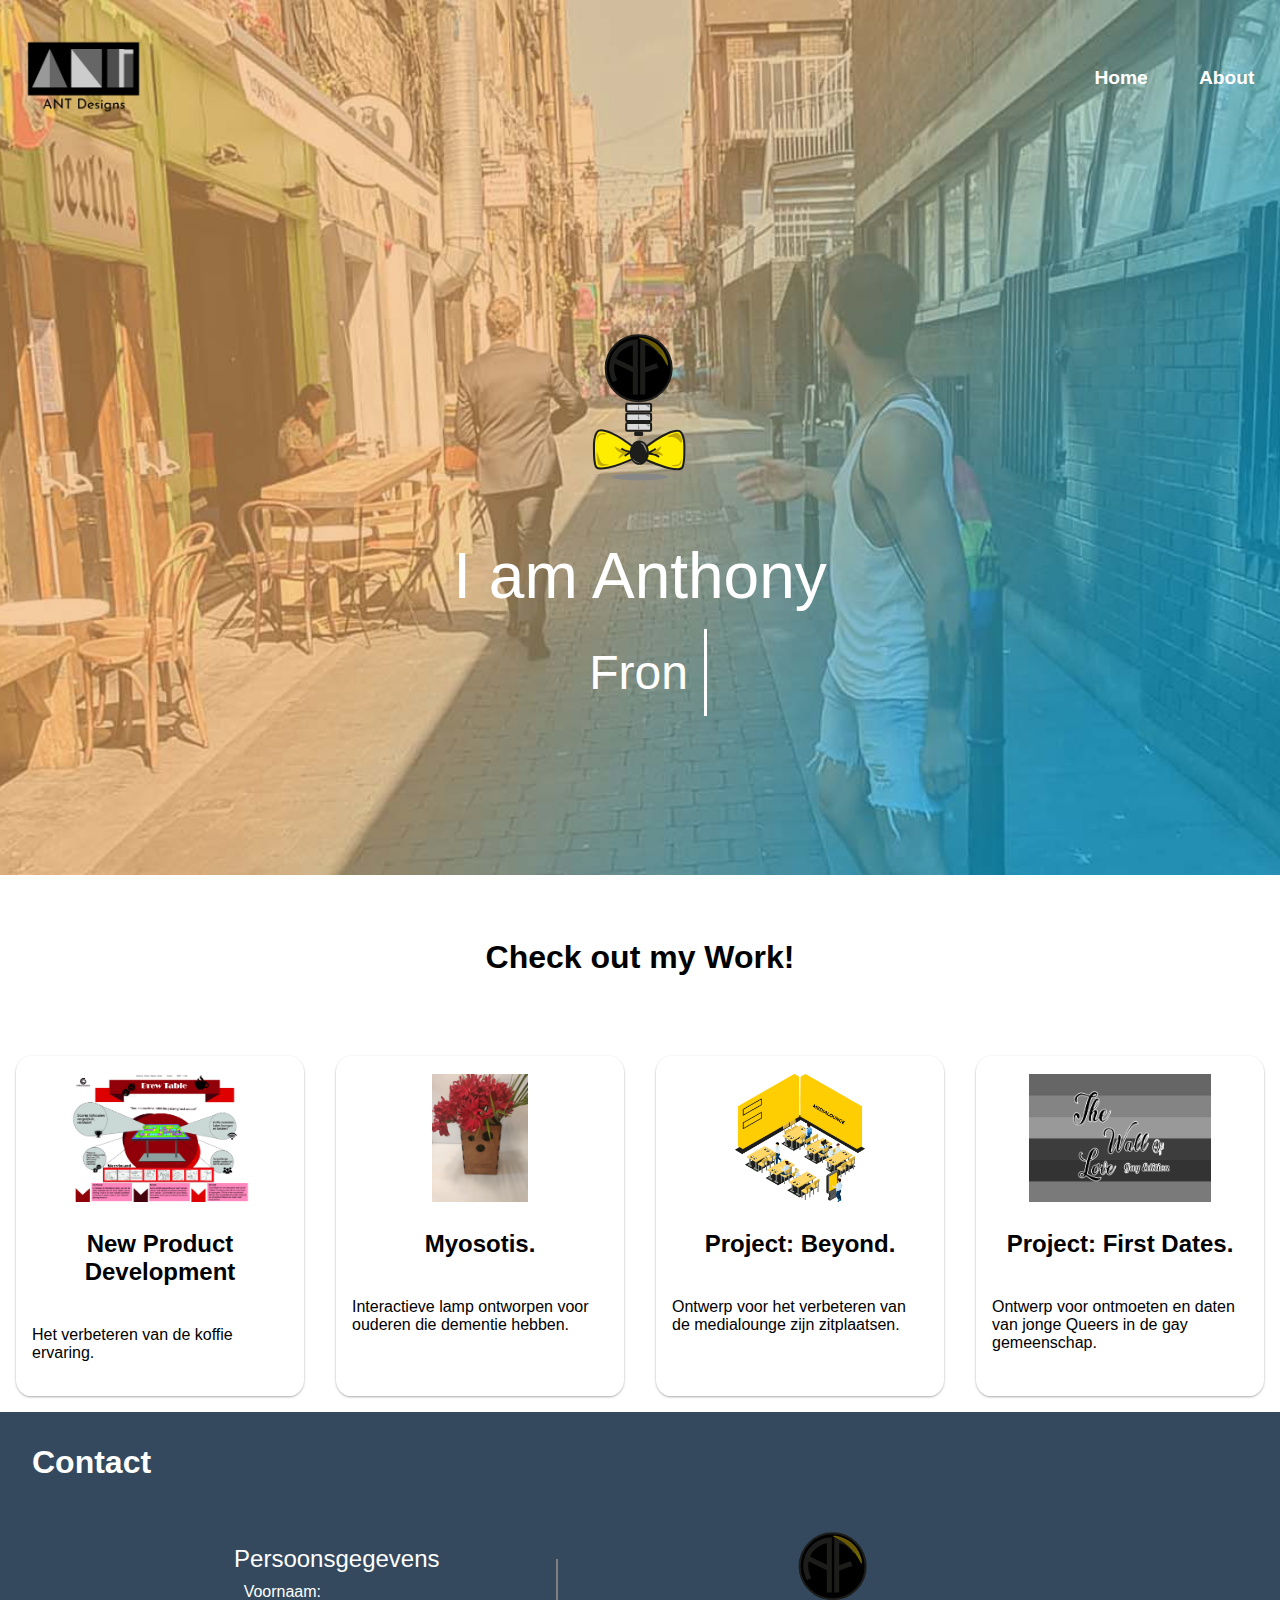
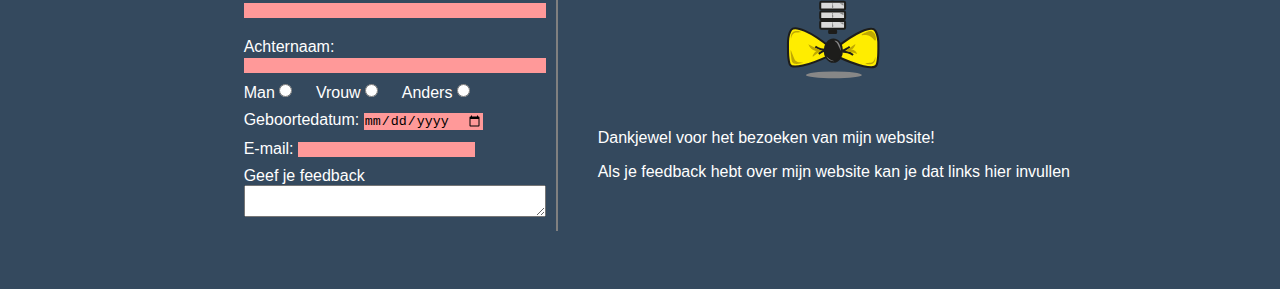
==== commit 5d672483: "last one" ====
--- a/index.html
+++ b/index.html
@@ -9,6 +9,8 @@
 </head>
 
 <body id="main">
+
+    <!-- NAV-->
   <div class="bgimg">
     <header>
       <nav>
@@ -105,7 +107,7 @@
   </div>
 
 
-
+<!--CHeckout my work sectie-->
 
   <section>
     <h1>Check out my Work!</h1>
@@ -142,13 +144,11 @@
       </article>
     </div>
   </section>
-
+<!--De onderkant-->
   <footer>
     <h1>Contact</h1>
     <section>
       <div>
-
-
 
         <form action="index.html">
           <fieldset>
@@ -191,23 +191,85 @@
 
 
       <div>
-        <p>logo hierrr</p>
+        <svg version="1.1" id="Layer_1" class="yes" xmlns="http://www.w3.org/2000/svg" xmlns:xlink="http://www.w3.org/1999/xlink" x="0px" y="0px" viewBox="0 0 550.11 770.16" style="enable-background:new 0 0 550.11 770.16;" xml:space="preserve">
+          <path class="st0" d="M282.79,522.23c84.96-70.57,157.11-99.92,172.75-77.44c4.04,5.8,11.58,25.5,13.36,47.5
+c0.48,5.93,0.41,14.46,0.28,31.52c-0.12,15.67-0.19,23.51-0.88,31.95c-1.25,15.14-4.4,33.63-6.96,39.3
+c-10.15,22.45-83.85,4.77-176.22-39.3" />
+          <path class="st0" d="M260.08,519.27c-84.96-70.57-157.11-99.92-172.75-77.44c-4.04,5.8-11.58,25.5-13.36,47.5
+c-0.48,5.93-0.41,14.46-0.28,31.52c0.12,15.67,0.19,23.51,0.88,31.95c1.25,15.14,4.4,33.63,6.96,39.3
+c10.15,22.45,83.85,4.77,176.22-39.3" />
+          <circle class="st1" cx="269.17" cy="162.92" r="144.33" />
+          <path class="st2" d="M318.57,352.2h-98.79c-2.77,0-5.02-2.25-5.02-5.02v-23.4c0-2.77,2.25-5.02,5.02-5.02h98.79
+c2.77,0,5.02,2.25,5.02,5.02v23.4C323.59,349.96,321.34,352.2,318.57,352.2z" />
+          <path class="st2" d="M318.57,394.49h-98.79c-2.77,0-5.02-2.25-5.02-5.02v-23.4c0-2.77,2.25-5.02,5.02-5.02h98.79
+c2.77,0,5.02,2.25,5.02,5.02v23.4C323.59,392.25,321.34,394.49,318.57,394.49z" />
+          <path class="st2" d="M318.57,436.31h-98.79c-2.77,0-5.02-2.25-5.02-5.02v-23.4c0-2.77,2.25-5.02,5.02-5.02h98.79
+c2.77,0,5.02,2.25,5.02,5.02v23.4C323.59,434.06,321.34,436.31,318.57,436.31z" />
+          <path class="st3" d="M282.28,455.33h-26.22c-1.17,0-2.12-0.95-2.12-2.12v-6.42c0-1.17,0.95-2.12,2.12-2.12h26.22
+c1.17,0,2.12,0.95,2.12,2.12v6.42C284.4,454.38,283.45,455.33,282.28,455.33z" />
+          <path class="st4" d="M312.7,532.52c4.76-1.63,10.41-3.97,16.44-7.38c5.9-3.33,10.73-6.87,14.54-10.04" />
+          <path class="st4" d="M358.56,551.15c-4.72-3.51-12.71-8.54-23.72-11.44c-8.98-2.37-16.78-2.49-22.14-2.15" />
+          <path class="st4" d="M239.2,528.7c-4.51,2.08-9.95,4.77-16,8.18c-5.91,3.33-10.93,6.51-14.99,9.24" />
+          <path class="st4" d="M193.34,514.57c4.72,3.51,12.71,8.54,23.72,11.44c8.98,2.37,16.78,2.49,22.14,2.15" />
+          <path class="st5" d="M286.97,277.96v-122.6V47.87c9.03,0.65,28.17,3.25,47.95,16.13c19.43,12.65,29.49,28.72,33.8,36.67" />
+          <line class="st4" x1="152.99" y1="116.22" x2="152.99" y2="116.22" />
+          <g>
+            <path class="st5" d="M254.65,277.96V47.87c-6.59,0.71-57.1,7.05-85.92,52.58c-22.43,35.42-23.22,81.14-2.35,118.98" />
+            <line class="st5" x1="162.08" y1="128.75" x2="253.38" y2="172.9" />
+          </g>
+          <path class="st5" d="M351.91,151.19c-3.63,1.28-7.29,2.57-10.97,3.87c-17.88,6.29-35.2,12.32-51.91,18.07" />
+          <ellipse class="st3" cx="272.24" cy="532.59" rx="37.89" ry="48.54" />
+          <path class="st6" d="M396.11,463.51c-0.86-3.43,15.54-9.91,19.71-11.56c11.02-4.35,18.7-7.26,26.33-3.96
+c4.74,2.05,7.52,5.65,9.26,7.91c4.96,6.43,5.87,13.14,6.47,17.98c0.75,6.06,1.61,13.05-1.08,14.38
+c-4.23,2.09-10.3-13.27-26.25-20.49C413.52,460.06,396.97,466.97,396.11,463.51z" />
+          <path class="st7" d="M269.84,31.16c1.62-4.05,55.86,1.28,92.41,39.31c32.33,33.64,38.25,79.81,34.16,81.62
+c-3.87,1.71-14.88-36.98-53.96-73.82C304.98,42.96,268.47,34.56,269.84,31.16z" />
+          <path class="st6" d="M85.75,531.06c-0.49,0.1-0.98,1.44,1.35,24c2.09,20.26,3.26,26.75,8.72,31.01c2.71,2.12,5.47,2.9,7.91,3.6
+c2.09,0.59,7.4,1.85,21.81-1.15c7.63-1.59,13.84-2.88,13.77-4.28c-0.12-2.61-21.78,2.52-33.79-9.31
+c-2.43-2.39-5.73-10.5-12.22-26.61C88.28,535.87,86.78,530.84,85.75,531.06z" />
+          <polyline class="st8" points="299.33,408.73 316.55,409.04 316.67,419.37 " />
+          <polyline class="st8" points="299.33,367.2 316.55,367.5 316.67,377.84 " />
+          <polyline class="st8" points="299.33,324.77 316.55,325.08 316.67,335.41 " />
+          <polyline class="st8" points="270.87,410.7 269.81,415.03 272.03,422.51 270.87,429.4 267.14,429.4 265.98,420.34 267.82,414.64
+266.53,409.58 270.87,408.73 " />
+          <polyline class="st8" points="270.87,369.17 269.81,373.5 272.03,380.98 270.87,387.87 267.14,387.87 265.98,378.8 267.82,373.1
+266.53,368.05 270.87,367.2 " />
+          <polyline class="st8" points="270.87,327.11 269.81,331.45 272.03,338.93 270.87,345.82 267.14,345.82 265.98,336.75 267.82,331.05
+266.53,325.99 270.87,325.14 " />
+          <path class="st6" d="M327.85,530.86c5.52-3.04,13.95-8,23.67-15.11c9.81-7.17,15.34-12.44,16.78-11.24
+c1.5,1.25-2.28,8.77-6.47,14.02c-2.44,3.05-7.39,9.08-16.37,11.91C337.65,532.91,330.93,531.65,327.85,530.86z" />
+          <path class="st6" d="M376.03,547.08c-6.04-2.36-15.56-5.72-27.89-8.57c-12.44-2.88-20.63-3.6-20.28-5.69
+c0.36-2.17,9.75-4.58,17.18-4.97c4.32-0.22,12.92-0.55,20.7,4.85C372.49,537.39,375.06,543.93,376.03,547.08z" />
+          <path class="st6" d="M222.17,531.54c-5.52,3.04-13.95,8-23.67,15.11c-9.81,7.17-15.34,12.44-16.78,11.24
+c-1.5-1.25,2.28-8.77,6.47-14.02c2.44-3.05,7.39-9.08,16.37-11.91C212.37,529.49,219.09,530.75,222.17,531.54z" />
+          <path class="st6" d="M165.98,508.25c6.26,3.54,16.08,8.76,28.58,14.04c12.61,5.32,20.75,7.66,20.71,9.67
+c-0.05,2.09-8.92,2.64-16.15,1.55c-4.2-0.63-12.6-2-21-8.91C170.82,518.6,167.38,511.58,165.98,508.25z" />
+          <path class="st6" d="M162.79,504.55c6.4,3.73,16.43,9.26,29.19,14.9c12.87,5.69,21.17,8.23,21.15,10.28
+c-0.02,2.13-9.03,2.49-16.38,1.24c-4.28-0.73-12.82-2.3-21.43-9.52C167.83,515.18,164.25,507.97,162.79,504.55z" />
+          <path class="st6" d="M679.55,144.81" />
+          <path class="st9" d="M278.07,36.22c13.3,5.6,30.61,14.47,48.63,28.49c17.07,13.28,29.44,27.04,38,38.09
+c4.59-2.45,9.19-4.9,13.78-7.34c-3.09-5.64-7.44-12.42-13.48-19.42c-6.44-7.46-12.94-13.01-18.34-16.99
+c-8.16-6.07-15.83-10.11-21.84-12.81c-11.07-4.96-20.1-6.9-22.61-7.42c-4.89-1-9.11-1.49-12.31-1.75" />
+          <ellipse class="st8" cx="274.65" cy="638.76" rx="122.43" ry="14.83" />
+          <path class="st8" d="M276.4,488.54c2.48-0.21,6.76-0.13,11.32,2.55c7.09,4.15,10.31,11.87,12.24,16.51
+c4.8,11.53,5.27,24.05,4.21,24.45c-0.53,0.2-1.22-2.7-5.89-13.48c-3.48-8.01-5.01-10.83-6.03-12.58c-2.29-3.95-4.49-6.89-6.03-8.81" />
+          <path class="st6" d="M413.01,588.13c-0.15,1.4,8.98,4.85,18.81,4.15c4.11-0.29,10.68-0.75,16.18-5.37
+c10.92-9.17,8.05-26.7,7.21-26.83c-0.73-0.12-0.26,13.12-9.37,20.36c-2.3,1.83-6.18,4.04-10.85,5.06c-2.93,0.64-3.82,0.29-9.84,0.74
+C417.89,586.79,413.12,587.15,413.01,588.13z" />
+          <path class="st8" d="M242.29,558.07c-0.5,0.41,3.79,9.96,13.35,15.64c9.05,5.38,18.87,4.95,19.01,4.31
+c0.1-0.46-4.77-1.19-12.27-4.99c-2.21-1.12-6-3.19-10.25-6.34C245.43,561.72,242.64,557.78,242.29,558.07z" />
+          <path class="st6" d="M129.72,450.82c0.15-1.4-8.98-4.85-18.81-4.15c-4.11,0.29-10.68,0.75-16.18,5.37
+c-10.92,9.17-8.05,26.7-7.21,26.83c0.73,0.12,0.26-13.12,9.37-20.36c2.3-1.83,6.18-4.04,10.85-5.06c2.93-0.64,3.82-0.29,9.84-0.74
+C124.84,452.16,129.61,451.81,129.72,450.82z" />
+        </svg>
+        <p> Dankjewel voor het bezoeken van mijn website!</p>
+        <p>Als je feedback hebt over mijn website kan je dat links hier invullen</p>
       </div>
 
     </section>
   </footer>
   <script src="JS/typewriter.js"></script>
   <script src="JS/magic.js"></script>
-  <!---
-               <div class="textboxme">
-            <h1 class="headtext">Born in 1994. Raised in Amsterdam. Working on my Bachelor Degree in Applied science.</h1>
-            <p>I am <span class="boldme">Anthony de la Fuente</span>, Currently in my second year of Communication and Multimedia design. I am an "out of the box" designer, creating <span class="boldme">BOLD</span> designs with a refined edge. </p>
-            <p>Proficient in <span class="boldme">Illustrator, Photoshop and HTML</span></p>
-            <p>A gymrat, partygoer and gamer, enjoying life to the fullest by embracing my life motto <span class="italicme">"Progress, Not Perfection."</span> </p>
-
-            <p>I am like an color pallete with ever changing colors. Enthusiasm like a cheerleader, and a ray of positive energy like the sun on your skin after good night sleep. </p>
-            </div>
-            </section> -->
 
   </main>
 </body>
--- a/CSS/huisstijl.css
+++ b/CSS/huisstijl.css
@@ -321,6 +321,11 @@
 
 #firstdates h2 {
   font-family: 'Josefin Sans', sans-serif;
+  padding: 0.5em;
+}
+
+#firstdates img[class="firstdatepic"]{
+  padding: 0;
 }
 
 .fotoitemcontainer {
@@ -713,6 +718,17 @@
   padding: 1em;
 }
 
+footer section div {
+  display: flex;
+  flex-direction: column;
+}
+
+footer section div p {
+  color: white;
+  font-family: 'Josefin Sans', sans-serif;
+  padding: 0.5em;
+}
+
 #textveld {
   display: block;
 }
@@ -790,10 +806,13 @@
   border-right: solid 2px grey;
 }
 
+
+
 @media(max-width: 90em) {
   footer section {
     display: flex;
     flex-flow: wrap;
+    justify-content: center;
   }
 }
 
